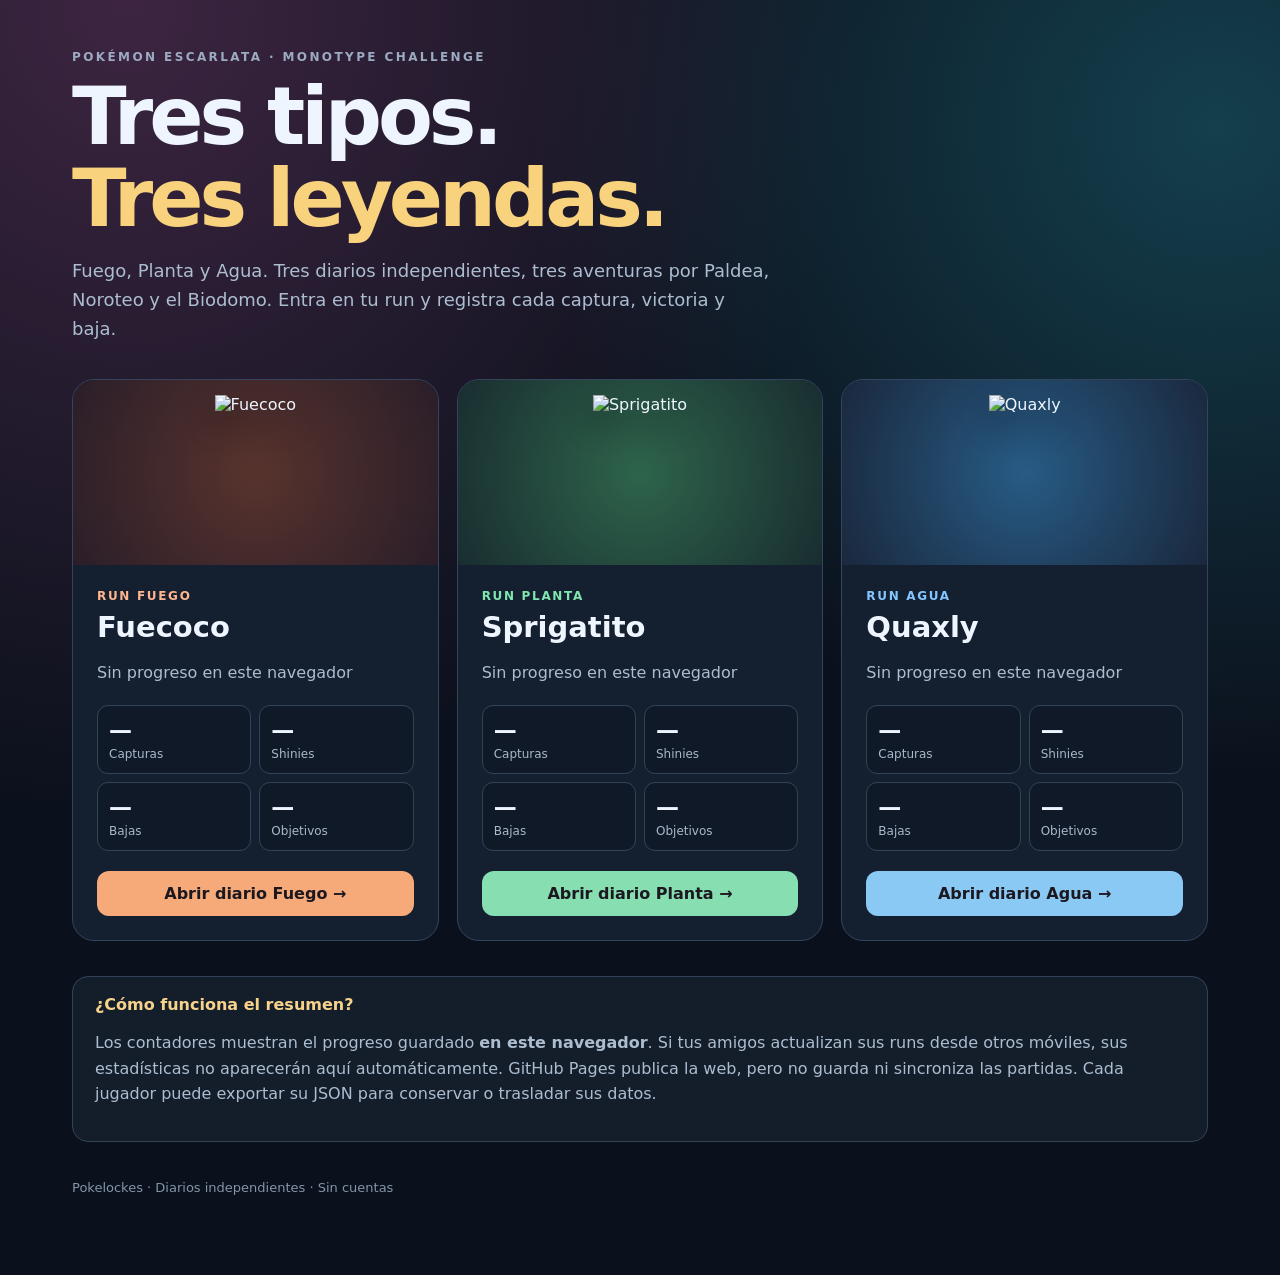
==== index.html @ 699843da "Fix shiny counts and run-specific summaries on landing" ====
<!doctype html><html lang="es"><head><meta charset="utf-8"><meta name="viewport" content="width=device-width,initial-scale=1"><meta name="theme-color" content="#101625"><title>Pokelockes — Tres caminos, una aventura</title><style>
:root{color-scheme:dark;font-family:system-ui,-apple-system,Segoe UI,sans-serif}*{box-sizing:border-box}body{margin:0;color:#eef5ff;background:radial-gradient(ellipse at 10% 0,#3d2541,transparent 45%),radial-gradient(ellipse at 95% 10%,#143f4d,transparent 40%),#0b111c}main{max-width:1180px;margin:auto;padding:50px 22px 80px}.eyebrow{letter-spacing:.2em;text-transform:uppercase;color:#9caac2;font-weight:800;font-size:12px}h1{font-size:clamp(40px,7vw,80px);margin:12px 0 8px;line-height:1.02;letter-spacing:-.05em}h1 span{color:#f9d27d}p{color:#acbdd0;line-height:1.6}.lead{font-size:18px;max-width:700px}.grid{display:grid;grid-template-columns:repeat(3,minmax(0,1fr));gap:18px;margin:35px 0}.card{position:relative;border:1px solid #34445d;background:#141f30;border-radius:22px;overflow:hidden;min-width:0}.banner{height:185px;display:flex;align-items:center;justify-content:center;background:radial-gradient(circle,#58332d,#2a1e29)}.banner img{height:155px;max-width:90%;object-fit:contain;filter:drop-shadow(0 14px 15px #0006)}.planta .banner{background:radial-gradient(circle,#2e644b,#192d30)}.agua .banner{background:radial-gradient(circle,#275b85,#1a283d)}.body{padding:24px}.type{font-size:12px;text-transform:uppercase;letter-spacing:.14em;font-weight:900;color:#ffb58e}.planta .type{color:#80e6b0}.agua .type{color:#83c6ff}h2{font-size:29px;margin:7px 0}.stats{display:grid;grid-template-columns:repeat(2,1fr);gap:8px;margin:20px 0}.stat{border:1px solid #334357;background:#0f1928;padding:11px;border-radius:11px}.stat strong{display:block;font-size:23px}.stat small{color:#aab8c9;font-size:12px}.go{display:block;text-align:center;text-decoration:none;border-radius:12px;padding:13px;background:#f6a979;color:#1c1820;font-weight:900}.planta .go{background:#86deb1}.agua .go{background:#8bc9f5}.note{border:1px solid #334357;background:#141e2b;border-radius:16px;padding:18px 22px;margin-top:25px}.note strong{color:#f7d28b}footer{margin-top:38px;color:#8395a8;font-size:13px}@media(max-width:840px){.grid{grid-template-columns:1fr}.banner{height:145px}.banner img{height:125px}main{padding-top:32px}}</style></head><body><main><div class="eyebrow">Pokémon Escarlata · Monotype Challenge</div><h1>Tres tipos.<br><span>Tres leyendas.</span></h1><p class="lead">Fuego, Planta y Agua. Tres diarios independientes, tres aventuras por Paldea, Noroteo y el Biodomo. Entra en tu run y registra cada captura, victoria y baja.</p><div class="grid" id="runs"></div><div class="note"><strong>¿Cómo funciona el resumen?</strong><p>Los contadores muestran el progreso guardado <b>en este navegador</b>. Si tus amigos actualizan sus runs desde otros móviles, sus estadísticas no aparecerán aquí automáticamente. GitHub Pages publica la web, pero no guarda ni sincroniza las partidas. Cada jugador puede exportar su JSON para conservar o trasladar sus datos.</p></div><footer>Pokelockes · Diarios independientes · Sin cuentas</footer></main><script>
const runs=[{id:'fuego',name:'Fuego',starter:'Fuecoco',dex:909,key:'locke-fuego-purpura-individual-v1'},{id:'planta',name:'Planta',starter:'Sprigatito',dex:906,key:'locke-planta-escarlata-individual-v1'},{id:'agua',name:'Agua',starter:'Quaxly',dex:912,key:'locke-agua-escarlata-individual-v1'}];
function summary(x){let s;try{s=JSON.parse(localStorage.getItem(x.key))}catch{}let r=s&&s[x.id];if(!r||!Array.isArray(r.mons))return null;return {captures:r.mons.length,shiny:r.mons.filter(m=>m.isShiny||m.shiny).length,losses:r.mons.filter(m=>m.status==='baja').length,goals:Array.isArray(r.bosses)?new Set(r.bosses).size:Object.values(r.bosses||{}).filter(v=>v===true||v&&v.done).length}}
document.getElementById('runs').innerHTML=runs.map(x=>{const s=summary(x);const vals=s||{captures:'—',shiny:'—',losses:'—',goals:'—'};return '<article class="card '+x.id+'"><div class="banner"><img alt="'+x.starter+'" src="https://raw.githubusercontent.com/PokeAPI/sprites/master/sprites/pokemon/other/official-artwork/'+x.dex+'.png"></div><div class="body"><div class="type">Run '+x.name+'</div><h2>'+x.starter+'</h2><p>'+(s?'Progreso local detectado':'Sin progreso en este navegador')+'</p><div class="stats">'+[['Capturas',vals.captures],['Shinies',vals.shiny],['Bajas',vals.losses],['Objetivos',vals.goals]].map(v=>'<div class="stat"><strong>'+v[1]+'</strong><small>'+v[0]+'</small></div>').join('')+'</div><a class="go" href="'+x.id+'.html">Abrir diario '+x.name+' →</a></div></article>'}).join('');
</script></body></html>
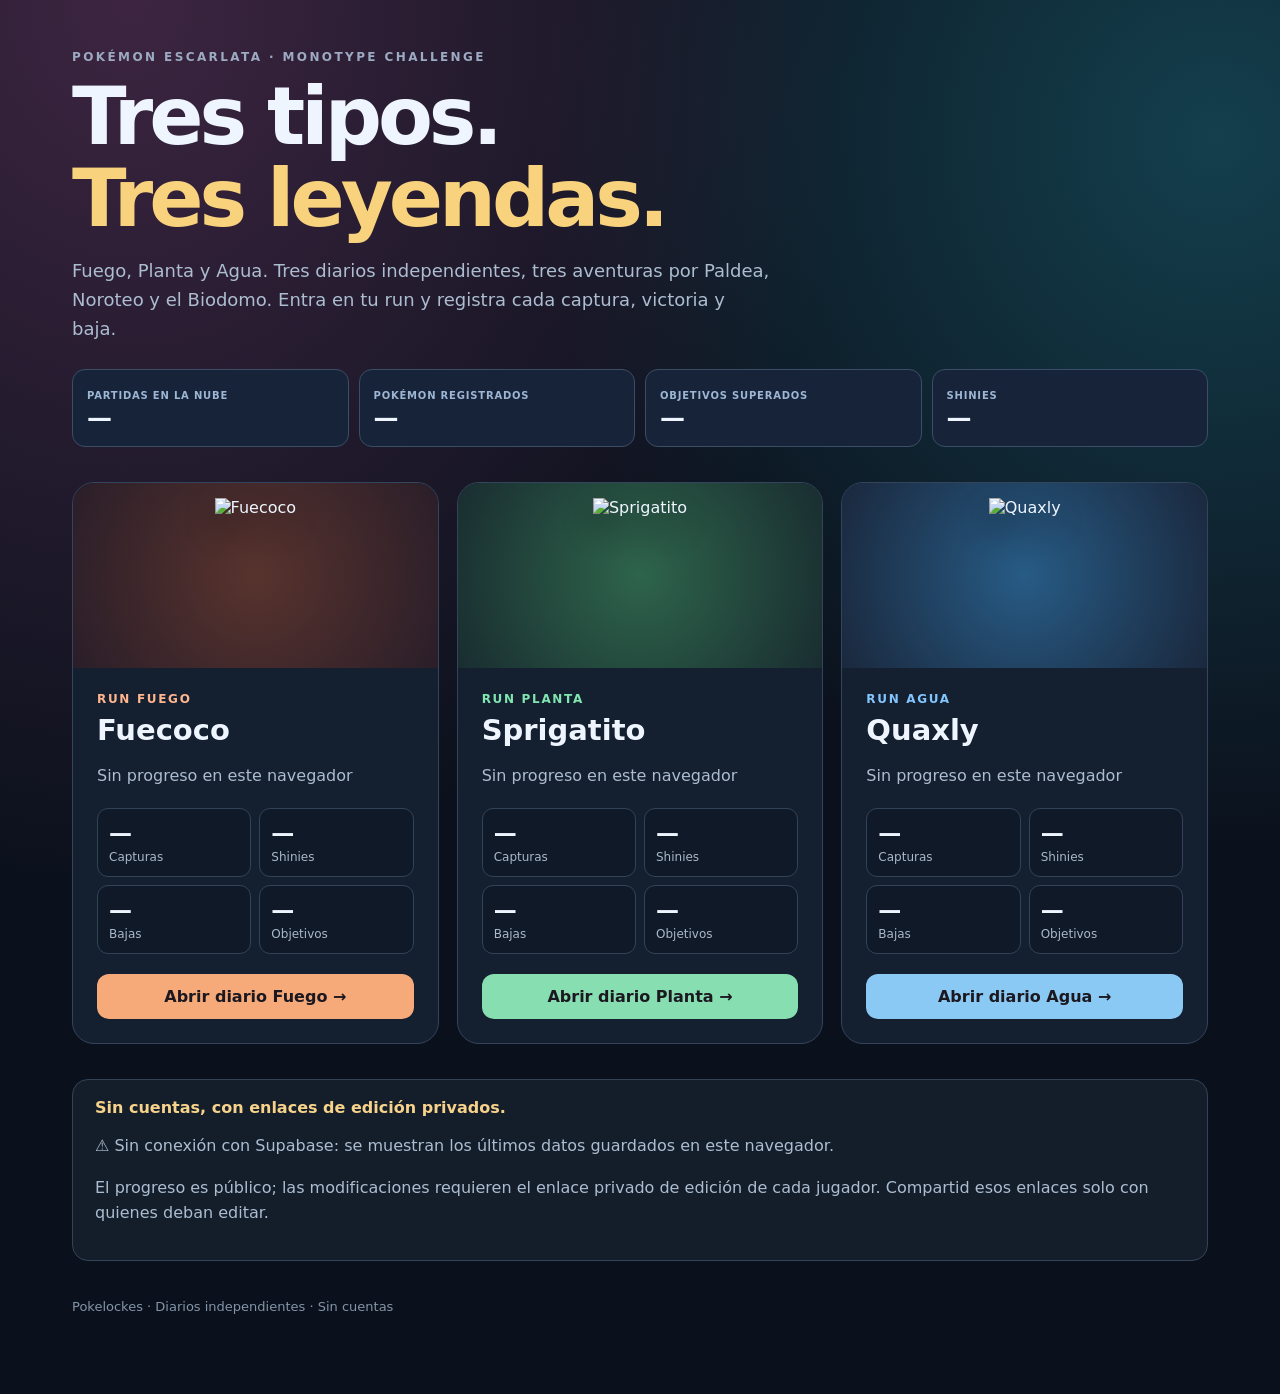
==== commit a931fd0d: "Show live Supabase run stats on PokéLockes homepage" ====
--- a/index.html
+++ b/index.html
@@ -1,6 +1,51 @@
 <!doctype html><html lang="es"><head><meta charset="utf-8"><meta name="viewport" content="width=device-width,initial-scale=1"><meta name="theme-color" content="#101625"><title>Pokelockes — Tres caminos, una aventura</title><style>
-:root{color-scheme:dark;font-family:system-ui,-apple-system,Segoe UI,sans-serif}*{box-sizing:border-box}body{margin:0;color:#eef5ff;background:radial-gradient(ellipse at 10% 0,#3d2541,transparent 45%),radial-gradient(ellipse at 95% 10%,#143f4d,transparent 40%),#0b111c}main{max-width:1180px;margin:auto;padding:50px 22px 80px}.eyebrow{letter-spacing:.2em;text-transform:uppercase;color:#9caac2;font-weight:800;font-size:12px}h1{font-size:clamp(40px,7vw,80px);margin:12px 0 8px;line-height:1.02;letter-spacing:-.05em}h1 span{color:#f9d27d}p{color:#acbdd0;line-height:1.6}.lead{font-size:18px;max-width:700px}.grid{display:grid;grid-template-columns:repeat(3,minmax(0,1fr));gap:18px;margin:35px 0}.card{position:relative;border:1px solid #34445d;background:#141f30;border-radius:22px;overflow:hidden;min-width:0}.banner{height:185px;display:flex;align-items:center;justify-content:center;background:radial-gradient(circle,#58332d,#2a1e29)}.banner img{height:155px;max-width:90%;object-fit:contain;filter:drop-shadow(0 14px 15px #0006)}.planta .banner{background:radial-gradient(circle,#2e644b,#192d30)}.agua .banner{background:radial-gradient(circle,#275b85,#1a283d)}.body{padding:24px}.type{font-size:12px;text-transform:uppercase;letter-spacing:.14em;font-weight:900;color:#ffb58e}.planta .type{color:#80e6b0}.agua .type{color:#83c6ff}h2{font-size:29px;margin:7px 0}.stats{display:grid;grid-template-columns:repeat(2,1fr);gap:8px;margin:20px 0}.stat{border:1px solid #334357;background:#0f1928;padding:11px;border-radius:11px}.stat strong{display:block;font-size:23px}.stat small{color:#aab8c9;font-size:12px}.go{display:block;text-align:center;text-decoration:none;border-radius:12px;padding:13px;background:#f6a979;color:#1c1820;font-weight:900}.planta .go{background:#86deb1}.agua .go{background:#8bc9f5}.note{border:1px solid #334357;background:#141e2b;border-radius:16px;padding:18px 22px;margin-top:25px}.note strong{color:#f7d28b}footer{margin-top:38px;color:#8395a8;font-size:13px}@media(max-width:840px){.grid{grid-template-columns:1fr}.banner{height:145px}.banner img{height:125px}main{padding-top:32px}}</style></head><body><main><div class="eyebrow">Pokémon Escarlata · Monotype Challenge</div><h1>Tres tipos.<br><span>Tres leyendas.</span></h1><p class="lead">Fuego, Planta y Agua. Tres diarios independientes, tres aventuras por Paldea, Noroteo y el Biodomo. Entra en tu run y registra cada captura, victoria y baja.</p><div class="grid" id="runs"></div><div class="note"><strong>¿Cómo funciona el resumen?</strong><p>Los contadores muestran el progreso guardado <b>en este navegador</b>. Si tus amigos actualizan sus runs desde otros móviles, sus estadísticas no aparecerán aquí automáticamente. GitHub Pages publica la web, pero no guarda ni sincroniza las partidas. Cada jugador puede exportar su JSON para conservar o trasladar sus datos.</p></div><footer>Pokelockes · Diarios independientes · Sin cuentas</footer></main><script>
+:root{color-scheme:dark;font-family:system-ui,-apple-system,Segoe UI,sans-serif}*{box-sizing:border-box}body{margin:0;color:#eef5ff;background:radial-gradient(ellipse at 10% 0,#3d2541,transparent 45%),radial-gradient(ellipse at 95% 10%,#143f4d,transparent 40%),#0b111c}main{max-width:1180px;margin:auto;padding:50px 22px 80px}.eyebrow{letter-spacing:.2em;text-transform:uppercase;color:#9caac2;font-weight:800;font-size:12px}h1{font-size:clamp(40px,7vw,80px);margin:12px 0 8px;line-height:1.02;letter-spacing:-.05em}h1 span{color:#f9d27d}p{color:#acbdd0;line-height:1.6}.lead{font-size:18px;max-width:700px}.grid{display:grid;grid-template-columns:repeat(3,minmax(0,1fr));gap:18px;margin:35px 0}.card{position:relative;border:1px solid #34445d;background:#141f30;border-radius:22px;overflow:hidden;min-width:0}.banner{height:185px;display:flex;align-items:center;justify-content:center;background:radial-gradient(circle,#58332d,#2a1e29)}.banner img{height:155px;max-width:90%;object-fit:contain;filter:drop-shadow(0 14px 15px #0006)}.planta .banner{background:radial-gradient(circle,#2e644b,#192d30)}.agua .banner{background:radial-gradient(circle,#275b85,#1a283d)}.body{padding:24px}.type{font-size:12px;text-transform:uppercase;letter-spacing:.14em;font-weight:900;color:#ffb58e}.planta .type{color:#80e6b0}.agua .type{color:#83c6ff}h2{font-size:29px;margin:7px 0}.stats{display:grid;grid-template-columns:repeat(2,1fr);gap:8px;margin:20px 0}.stat{border:1px solid #334357;background:#0f1928;padding:11px;border-radius:11px}.stat strong{display:block;font-size:23px}.stat small{color:#aab8c9;font-size:12px}.go{display:block;text-align:center;text-decoration:none;border-radius:12px;padding:13px;background:#f6a979;color:#1c1820;font-weight:900}.planta .go{background:#86deb1}.agua .go{background:#8bc9f5}.note{border:1px solid #334357;background:#141e2b;border-radius:16px;padding:18px 22px;margin-top:25px}.note strong{color:#f7d28b}footer{margin-top:38px;color:#8395a8;font-size:13px}@media(max-width:840px){.grid{grid-template-columns:1fr}.banner{height:145px}.banner img{height:125px}main{padding-top:32px}}</style><style id="cloud-home-style">.live-stats{display:grid;grid-template-columns:repeat(4,minmax(0,1fr));gap:10px;margin:25px 0 5px}.live-stats>div{padding:14px;background:#172338;border:1px solid #3a4e67;border-radius:13px}.live-stats strong{display:block;font-size:25px}.live-label{font-size:10px;letter-spacing:.08em;font-weight:800;color:#9cb6d4}@media(max-width:600px){.live-stats{grid-template-columns:repeat(2,minmax(0,1fr))}}</style></head><body><main><div class="eyebrow">Pokémon Escarlata · Monotype Challenge</div><h1>Tres tipos.<br><span>Tres leyendas.</span></h1><p class="lead">Fuego, Planta y Agua. Tres diarios independientes, tres aventuras por Paldea, Noroteo y el Biodomo. Entra en tu run y registra cada captura, victoria y baja.</p><section class="live-stats" id="liveStats" aria-live="polite"><div><span class="live-label">PARTIDAS EN LA NUBE</span><strong id="liveRuns">—</strong></div><div><span class="live-label">POKÉMON REGISTRADOS</span><strong id="liveMons">—</strong></div><div><span class="live-label">OBJETIVOS SUPERADOS</span><strong id="liveGoals">—</strong></div><div><span class="live-label">SHINIES</span><strong id="liveShiny">—</strong></div></section><div class="grid" id="runs"></div><div class="note"><strong>Sin cuentas, con enlaces de edición privados.</strong><p id="cloudHomeNote">☁️ Consultando el progreso de las tres runs en Supabase…</p><p>El progreso es público; las modificaciones requieren el enlace privado de edición de cada jugador. Compartid esos enlaces solo con quienes deban editar.</p></div><footer>Pokelockes · Diarios independientes · Sin cuentas</footer></main><script>
 const runs=[{id:'fuego',name:'Fuego',starter:'Fuecoco',dex:909,key:'locke-fuego-purpura-individual-v1'},{id:'planta',name:'Planta',starter:'Sprigatito',dex:906,key:'locke-planta-escarlata-individual-v1'},{id:'agua',name:'Agua',starter:'Quaxly',dex:912,key:'locke-agua-escarlata-individual-v1'}];
 function summary(x){let s;try{s=JSON.parse(localStorage.getItem(x.key))}catch{}let r=s&&s[x.id];if(!r||!Array.isArray(r.mons))return null;return {captures:r.mons.length,shiny:r.mons.filter(m=>m.isShiny||m.shiny).length,losses:r.mons.filter(m=>m.status==='baja').length,goals:Array.isArray(r.bosses)?new Set(r.bosses).size:Object.values(r.bosses||{}).filter(v=>v===true||v&&v.done).length}}
 document.getElementById('runs').innerHTML=runs.map(x=>{const s=summary(x);const vals=s||{captures:'—',shiny:'—',losses:'—',goals:'—'};return '<article class="card '+x.id+'"><div class="banner"><img alt="'+x.starter+'" src="https://raw.githubusercontent.com/PokeAPI/sprites/master/sprites/pokemon/other/official-artwork/'+x.dex+'.png"></div><div class="body"><div class="type">Run '+x.name+'</div><h2>'+x.starter+'</h2><p>'+(s?'Progreso local detectado':'Sin progreso en este navegador')+'</p><div class="stats">'+[['Capturas',vals.captures],['Shinies',vals.shiny],['Bajas',vals.losses],['Objetivos',vals.goals]].map(v=>'<div class="stat"><strong>'+v[1]+'</strong><small>'+v[0]+'</small></div>').join('')+'</div><a class="go" href="'+x.id+'.html">Abrir diario '+x.name+' →</a></div></article>'}).join('');
+</script><script id="cloud-home-js">
+(function(){
+"use strict";
+const api="https://bxcfirzcudwanttkqnfh.supabase.co/functions/v1/pokelocke-sync";
+const ids=["fuego","planta","agua"];
+const set=(id,value)=>{const el=document.getElementById(id);if(el)el.textContent=value};
+async function update(){
+  let success=0,runsWithData=0,mons=0,goals=0,shinies=0;
+  await Promise.all(ids.map(async id=>{
+    try{
+      const rsp=await fetch(api+"?run="+id,{cache:"no-store"});
+      if(!rsp.ok)throw new Error("HTTP "+rsp.status);
+      const body=await rsp.json();
+      success++;
+      const run=body.state;
+      const card=document.querySelector(".card."+id);
+      if(!card)return;
+      const figures=card.querySelectorAll(".stat strong");
+      const status=card.querySelector(".body > p");
+      if(!run||!Array.isArray(run.mons)){figures.forEach(el=>el.textContent="0");if(status)status.textContent="Partida aún sin publicar en la nube";return}
+      runsWithData++;
+      const all=run.mons||[];
+      const shiny=all.filter(m=>m.isShiny||m.shiny).length;
+      const dead=all.filter(m=>m.status==="baja").length;
+      const done=new Set((run.bosses||[]).filter(x=>x!==null&&x!==false)).size;
+      const nums=[all.length,shiny,dead,done];
+      figures.forEach((el,i)=>{if(i<4)el.textContent=String(nums[i])});
+      mons+=all.length;goals+=done;shinies+=shiny;
+      if(status)status.textContent="☁️ Progreso compartido · "+done+" de 39 objetivos";
+    }catch(_e){}
+  }));
+  if(success){
+    set("liveRuns",runsWithData+" / 3");set("liveMons",mons);set("liveGoals",goals);set("liveShiny",shinies);
+    const note=document.getElementById("cloudHomeNote");
+    if(note)note.textContent=success===3?"☁️ Resumen actualizado desde Supabase. Para editar cada run, abre su enlace privado de edición. Los botones públicos muestran el progreso en modo consulta.":"⚠️ No se han podido consultar todas las partidas. Algunos contadores pueden ser locales.";
+  }else{
+    const note=document.getElementById("cloudHomeNote");
+    if(note)note.textContent="⚠️ Sin conexión con Supabase: se muestran los últimos datos guardados en este navegador.";
+  }
+}
+window.addEventListener("pageshow",update);
+document.addEventListener("visibilitychange",()=>{if(!document.hidden)update()});
+setInterval(update,22000);
+update();
+})();
 </script></body></html>
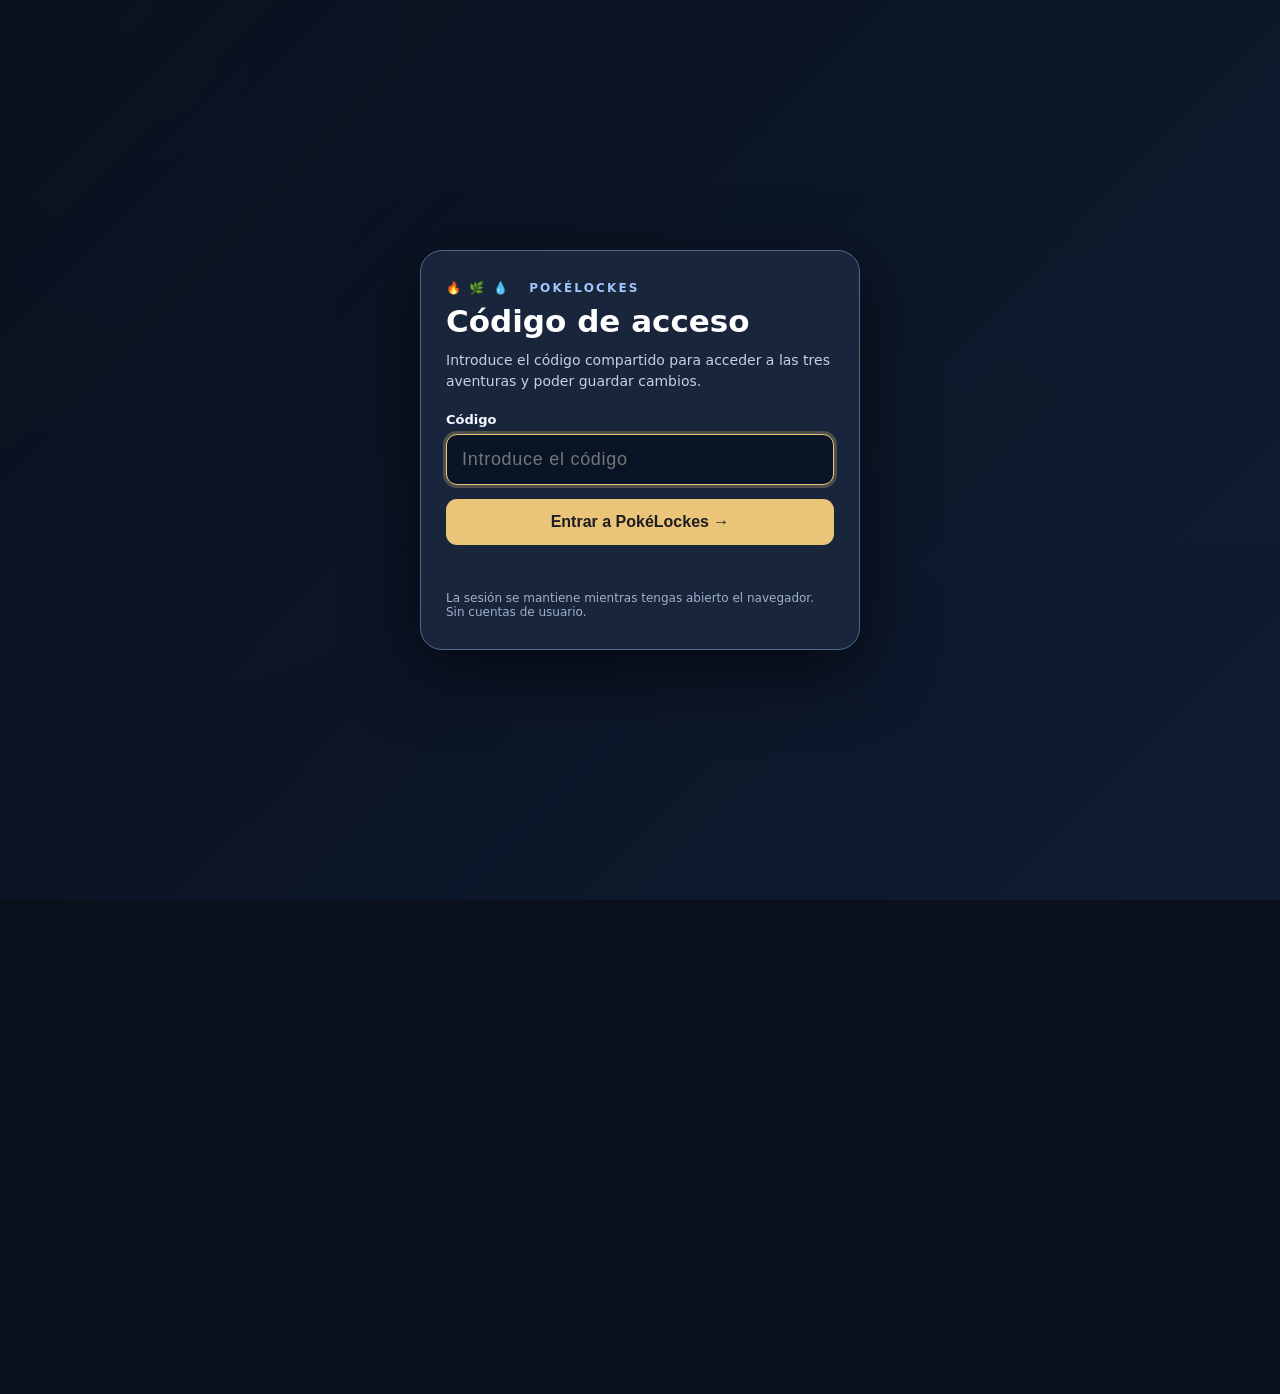
==== commit f6551e40: "Use shared code gate and authenticated cloud editing for index.html" ====
--- a/index.html
+++ b/index.html
@@ -1,51 +1,120 @@
 <!doctype html><html lang="es"><head><meta charset="utf-8"><meta name="viewport" content="width=device-width,initial-scale=1"><meta name="theme-color" content="#101625"><title>Pokelockes — Tres caminos, una aventura</title><style>
-:root{color-scheme:dark;font-family:system-ui,-apple-system,Segoe UI,sans-serif}*{box-sizing:border-box}body{margin:0;color:#eef5ff;background:radial-gradient(ellipse at 10% 0,#3d2541,transparent 45%),radial-gradient(ellipse at 95% 10%,#143f4d,transparent 40%),#0b111c}main{max-width:1180px;margin:auto;padding:50px 22px 80px}.eyebrow{letter-spacing:.2em;text-transform:uppercase;color:#9caac2;font-weight:800;font-size:12px}h1{font-size:clamp(40px,7vw,80px);margin:12px 0 8px;line-height:1.02;letter-spacing:-.05em}h1 span{color:#f9d27d}p{color:#acbdd0;line-height:1.6}.lead{font-size:18px;max-width:700px}.grid{display:grid;grid-template-columns:repeat(3,minmax(0,1fr));gap:18px;margin:35px 0}.card{position:relative;border:1px solid #34445d;background:#141f30;border-radius:22px;overflow:hidden;min-width:0}.banner{height:185px;display:flex;align-items:center;justify-content:center;background:radial-gradient(circle,#58332d,#2a1e29)}.banner img{height:155px;max-width:90%;object-fit:contain;filter:drop-shadow(0 14px 15px #0006)}.planta .banner{background:radial-gradient(circle,#2e644b,#192d30)}.agua .banner{background:radial-gradient(circle,#275b85,#1a283d)}.body{padding:24px}.type{font-size:12px;text-transform:uppercase;letter-spacing:.14em;font-weight:900;color:#ffb58e}.planta .type{color:#80e6b0}.agua .type{color:#83c6ff}h2{font-size:29px;margin:7px 0}.stats{display:grid;grid-template-columns:repeat(2,1fr);gap:8px;margin:20px 0}.stat{border:1px solid #334357;background:#0f1928;padding:11px;border-radius:11px}.stat strong{display:block;font-size:23px}.stat small{color:#aab8c9;font-size:12px}.go{display:block;text-align:center;text-decoration:none;border-radius:12px;padding:13px;background:#f6a979;color:#1c1820;font-weight:900}.planta .go{background:#86deb1}.agua .go{background:#8bc9f5}.note{border:1px solid #334357;background:#141e2b;border-radius:16px;padding:18px 22px;margin-top:25px}.note strong{color:#f7d28b}footer{margin-top:38px;color:#8395a8;font-size:13px}@media(max-width:840px){.grid{grid-template-columns:1fr}.banner{height:145px}.banner img{height:125px}main{padding-top:32px}}</style><style id="cloud-home-style">.live-stats{display:grid;grid-template-columns:repeat(4,minmax(0,1fr));gap:10px;margin:25px 0 5px}.live-stats>div{padding:14px;background:#172338;border:1px solid #3a4e67;border-radius:13px}.live-stats strong{display:block;font-size:25px}.live-label{font-size:10px;letter-spacing:.08em;font-weight:800;color:#9cb6d4}@media(max-width:600px){.live-stats{grid-template-columns:repeat(2,minmax(0,1fr))}}</style></head><body><main><div class="eyebrow">Pokémon Escarlata · Monotype Challenge</div><h1>Tres tipos.<br><span>Tres leyendas.</span></h1><p class="lead">Fuego, Planta y Agua. Tres diarios independientes, tres aventuras por Paldea, Noroteo y el Biodomo. Entra en tu run y registra cada captura, victoria y baja.</p><section class="live-stats" id="liveStats" aria-live="polite"><div><span class="live-label">PARTIDAS EN LA NUBE</span><strong id="liveRuns">—</strong></div><div><span class="live-label">POKÉMON REGISTRADOS</span><strong id="liveMons">—</strong></div><div><span class="live-label">OBJETIVOS SUPERADOS</span><strong id="liveGoals">—</strong></div><div><span class="live-label">SHINIES</span><strong id="liveShiny">—</strong></div></section><div class="grid" id="runs"></div><div class="note"><strong>Sin cuentas, con enlaces de edición privados.</strong><p id="cloudHomeNote">☁️ Consultando el progreso de las tres runs en Supabase…</p><p>El progreso es público; las modificaciones requieren el enlace privado de edición de cada jugador. Compartid esos enlaces solo con quienes deban editar.</p></div><footer>Pokelockes · Diarios independientes · Sin cuentas</footer></main><script>
+:root{color-scheme:dark;font-family:system-ui,-apple-system,Segoe UI,sans-serif}*{box-sizing:border-box}body{margin:0;color:#eef5ff;background:radial-gradient(ellipse at 10% 0,#3d2541,transparent 45%),radial-gradient(ellipse at 95% 10%,#143f4d,transparent 40%),#0b111c}main{max-width:1180px;margin:auto;padding:50px 22px 80px}.eyebrow{letter-spacing:.2em;text-transform:uppercase;color:#9caac2;font-weight:800;font-size:12px}h1{font-size:clamp(40px,7vw,80px);margin:12px 0 8px;line-height:1.02;letter-spacing:-.05em}h1 span{color:#f9d27d}p{color:#acbdd0;line-height:1.6}.lead{font-size:18px;max-width:700px}.grid{display:grid;grid-template-columns:repeat(3,minmax(0,1fr));gap:18px;margin:35px 0}.card{position:relative;border:1px solid #34445d;background:#141f30;border-radius:22px;overflow:hidden;min-width:0}.banner{height:185px;display:flex;align-items:center;justify-content:center;background:radial-gradient(circle,#58332d,#2a1e29)}.banner img{height:155px;max-width:90%;object-fit:contain;filter:drop-shadow(0 14px 15px #0006)}.planta .banner{background:radial-gradient(circle,#2e644b,#192d30)}.agua .banner{background:radial-gradient(circle,#275b85,#1a283d)}.body{padding:24px}.type{font-size:12px;text-transform:uppercase;letter-spacing:.14em;font-weight:900;color:#ffb58e}.planta .type{color:#80e6b0}.agua .type{color:#83c6ff}h2{font-size:29px;margin:7px 0}.stats{display:grid;grid-template-columns:repeat(2,1fr);gap:8px;margin:20px 0}.stat{border:1px solid #334357;background:#0f1928;padding:11px;border-radius:11px}.stat strong{display:block;font-size:23px}.stat small{color:#aab8c9;font-size:12px}.go{display:block;text-align:center;text-decoration:none;border-radius:12px;padding:13px;background:#f6a979;color:#1c1820;font-weight:900}.planta .go{background:#86deb1}.agua .go{background:#8bc9f5}.note{border:1px solid #334357;background:#141e2b;border-radius:16px;padding:18px 22px;margin-top:25px}.note strong{color:#f7d28b}footer{margin-top:38px;color:#8395a8;font-size:13px}@media(max-width:840px){.grid{grid-template-columns:1fr}.banner{height:145px}.banner img{height:125px}main{padding-top:32px}}</style><style id="cloud-home-style">.live-stats{display:grid;grid-template-columns:repeat(4,minmax(0,1fr));gap:10px;margin:25px 0 5px}.live-stats>div{padding:14px;background:#172338;border:1px solid #3a4e67;border-radius:13px}.live-stats strong{display:block;font-size:25px}.live-label{font-size:10px;letter-spacing:.08em;font-weight:800;color:#9cb6d4}@media(max-width:600px){.live-stats{grid-template-columns:repeat(2,minmax(0,1fr))}}</style><style id="poke-access-css">
+html:not(.poke-authorized) body>.shell,html:not(.poke-authorized) body>main{visibility:hidden}
+#pokeGate{position:fixed;z-index:2147483647;inset:0;display:grid;place-items:center;background:linear-gradient(135deg,#08101ceF,#101c33fB);padding:18px;color:#f5f8ff;font-family:system-ui,-apple-system,Segoe UI,Arial,sans-serif;overflow:auto}
+#pokeGate[hidden]{display:none!important}
+#pokeGate .pga-card{width:min(100%,440px);background:#18253b;border:1px solid #50698a;border-radius:22px;padding:30px 25px;box-shadow:0 20px 70px #0009}
+#pokeGate .pga-eyebrow{font-size:12px;letter-spacing:.18em;color:#9fc5fb;font-weight:900;text-transform:uppercase}
+#pokeGate h2{font-size:clamp(23px,5vw,31px);line-height:1.12;margin:9px 0 11px;color:#fff}
+#pokeGate p{color:#c4d1e4;font-size:14px;line-height:1.5;margin:0 0 20px}
+#pokeGate label{display:block;font-size:13px;font-weight:750;margin:0 0 7px}
+#pokeGate input{display:block;width:100%;border:1px solid #6a87ad;border-radius:11px;padding:14px 15px;color:#fff;background:#0a1427;font-size:18px;letter-spacing:.04em;outline:none;box-sizing:border-box}
+#pokeGate input:focus{border-color:#e6c677;box-shadow:0 0 0 3px #e6c67744}
+#pokeGate button{display:block;width:100%;margin-top:14px;padding:14px;border:0;border-radius:11px;background:#eac579;color:#1e1d20;font-weight:850;font-size:16px;cursor:pointer}
+#pokeGate button:disabled{opacity:.55;cursor:wait}
+#pokeGate .pga-error{color:#ffb1a6;font-size:13px;margin-top:11px;min-height:16px;line-height:1.3}
+#pokeGate .pga-footer{font-size:12px;color:#9fb0c9;margin-top:19px}
+</style></head><body><div id="pokeGate" role="dialog" aria-modal="true" aria-labelledby="pgaTitle"><div class="pga-card"><div class="pga-eyebrow">🔥 🌿 💧 &nbsp; PokéLockes</div><h2 id="pgaTitle">Código de acceso</h2><p>Introduce el código compartido para acceder a las tres aventuras y poder guardar cambios.</p><form id="pgaForm" autocomplete="off"><label for="pgaInput">Código</label><input id="pgaInput" type="password" placeholder="Introduce el código" required autocomplete="off" maxlength="80"><button id="pgaButton" type="submit">Entrar a PokéLockes →</button><div id="pgaError" class="pga-error" aria-live="polite"></div></form><div class="pga-footer">La sesión se mantiene mientras tengas abierto el navegador. Sin cuentas de usuario.</div></div></div><main><div class="eyebrow">Pokémon Escarlata · Monotype Challenge</div><h1>Tres tipos.<br><span>Tres leyendas.</span></h1><p class="lead">Fuego, Planta y Agua. Tres diarios independientes, tres aventuras por Paldea, Noroteo y el Biodomo. Entra en tu run y registra cada captura, victoria y baja.</p><section class="live-stats" id="liveStats" aria-live="polite"><div><span class="live-label">PARTIDAS EN LA NUBE</span><strong id="liveRuns">—</strong></div><div><span class="live-label">POKÉMON REGISTRADOS</span><strong id="liveMons">—</strong></div><div><span class="live-label">OBJETIVOS SUPERADOS</span><strong id="liveGoals">—</strong></div><div><span class="live-label">SHINIES</span><strong id="liveShiny">—</strong></div></section><div class="grid" id="runs"></div><div class="note"><strong>Acceso compartido con código</strong><p id="cloudHomeNote">☁️ Consultando el progreso de las tres runs en Supabase…</p><p>La portada y los tres diarios requieren el mismo código. Una vez dentro podréis editar las tres runs. Los cambios se guardan en Supabase.</p></div><footer>Pokelockes · Diarios independientes · Sin cuentas</footer></main><script>
 const runs=[{id:'fuego',name:'Fuego',starter:'Fuecoco',dex:909,key:'locke-fuego-purpura-individual-v1'},{id:'planta',name:'Planta',starter:'Sprigatito',dex:906,key:'locke-planta-escarlata-individual-v1'},{id:'agua',name:'Agua',starter:'Quaxly',dex:912,key:'locke-agua-escarlata-individual-v1'}];
 function summary(x){let s;try{s=JSON.parse(localStorage.getItem(x.key))}catch{}let r=s&&s[x.id];if(!r||!Array.isArray(r.mons))return null;return {captures:r.mons.length,shiny:r.mons.filter(m=>m.isShiny||m.shiny).length,losses:r.mons.filter(m=>m.status==='baja').length,goals:Array.isArray(r.bosses)?new Set(r.bosses).size:Object.values(r.bosses||{}).filter(v=>v===true||v&&v.done).length}}
 document.getElementById('runs').innerHTML=runs.map(x=>{const s=summary(x);const vals=s||{captures:'—',shiny:'—',losses:'—',goals:'—'};return '<article class="card '+x.id+'"><div class="banner"><img alt="'+x.starter+'" src="https://raw.githubusercontent.com/PokeAPI/sprites/master/sprites/pokemon/other/official-artwork/'+x.dex+'.png"></div><div class="body"><div class="type">Run '+x.name+'</div><h2>'+x.starter+'</h2><p>'+(s?'Progreso local detectado':'Sin progreso en este navegador')+'</p><div class="stats">'+[['Capturas',vals.captures],['Shinies',vals.shiny],['Bajas',vals.losses],['Objetivos',vals.goals]].map(v=>'<div class="stat"><strong>'+v[1]+'</strong><small>'+v[0]+'</small></div>').join('')+'</div><a class="go" href="'+x.id+'.html">Abrir diario '+x.name+' →</a></div></article>'}).join('');
-</script><script id="cloud-home-js">
+</script><script id="poke-access-js">
 (function(){
 "use strict";
-const api="https://bxcfirzcudwanttkqnfh.supabase.co/functions/v1/pokelocke-sync";
+const ENDPOINT="https://bxcfirzcudwanttkqnfh.supabase.co/functions/v1/pokelocke-sync";
+const gate=document.getElementById("pokeGate");
+const input=document.getElementById("pgaInput");
+const form=document.getElementById("pgaForm");
+const errorBox=document.getElementById("pgaError");
+const button=document.getElementById("pgaButton");
+const content=document.querySelector("body > .shell")||document.querySelector("body > main");
+const storageKey="pokelockes-shared-access-session";
+if(content)content.inert=true;
+let accessCode="";
+let unlock;
+const ready=new Promise(r=>{unlock=r});
+async function raw(action,code,payload){
+  const resp=await fetch(ENDPOINT,{method:"POST",cache:"no-store",headers:{"Content-Type":"application/json"},body:JSON.stringify(Object.assign({action,code},payload||{}))});
+  let body={};try{body=await resp.json()}catch(_){}
+  if(!resp.ok){const e=new Error(body.error||"No se pudo conectar con Supabase");e.code=body.code||String(resp.status);throw e}
+  return body;
+}
+async function authenticate(candidate){
+  button.disabled=true;button.textContent="Comprobando acceso…";errorBox.textContent="";
+  try{
+    await raw("auth",candidate);
+    accessCode=candidate;
+    try{sessionStorage.setItem(storageKey,candidate)}catch(_){}
+    document.documentElement.classList.add("poke-authorized");
+    if(content)content.inert=false;
+    gate.hidden=true;
+    if(location.hash.startsWith("#edit=")){history.replaceState(null,"",location.pathname+location.search)}
+    unlock();
+  }catch(e){
+    try{sessionStorage.removeItem(storageKey)}catch(_){}
+    errorBox.textContent=e.message;
+    input.value="";input.focus();
+  }finally{button.disabled=false;button.textContent="Entrar a PokéLockes →"}
+}
+form.addEventListener("submit",function(e){
+  e.preventDefault();
+  const value=input.value.trim();
+  if(!value){input.focus();return}
+  authenticate(value);
+});
+window.PokeAccess={
+ ready,
+ request:async(action,data)=>{await ready;return raw(action,accessCode,data||{})},
+ logout:()=>{
+   try{sessionStorage.removeItem(storageKey)}catch(_){}
+   location.reload();
+ },
+};
+let saved="";try{saved=sessionStorage.getItem(storageKey)||""}catch(_){}
+if(saved){authenticate(saved)}else{input.focus()}
+})();
+</script><script id="poke-shared-home-js">
+(function(){
+"use strict";
 const ids=["fuego","planta","agua"];
 const set=(id,value)=>{const el=document.getElementById(id);if(el)el.textContent=value};
+let active=false;
 async function update(){
-  let success=0,runsWithData=0,mons=0,goals=0,shinies=0;
-  await Promise.all(ids.map(async id=>{
-    try{
-      const rsp=await fetch(api+"?run="+id,{cache:"no-store"});
-      if(!rsp.ok)throw new Error("HTTP "+rsp.status);
-      const body=await rsp.json();
-      success++;
-      const run=body.state;
-      const card=document.querySelector(".card."+id);
-      if(!card)return;
-      const figures=card.querySelectorAll(".stat strong");
-      const status=card.querySelector(".body > p");
-      if(!run||!Array.isArray(run.mons)){figures.forEach(el=>el.textContent="0");if(status)status.textContent="Partida aún sin publicar en la nube";return}
-      runsWithData++;
-      const all=run.mons||[];
-      const shiny=all.filter(m=>m.isShiny||m.shiny).length;
-      const dead=all.filter(m=>m.status==="baja").length;
-      const done=new Set((run.bosses||[]).filter(x=>x!==null&&x!==false)).size;
-      const nums=[all.length,shiny,dead,done];
-      figures.forEach((el,i)=>{if(i<4)el.textContent=String(nums[i])});
-      mons+=all.length;goals+=done;shinies+=shiny;
-      if(status)status.textContent="☁️ Progreso compartido · "+done+" de 39 objetivos";
-    }catch(_e){}
-  }));
-  if(success){
-    set("liveRuns",runsWithData+" / 3");set("liveMons",mons);set("liveGoals",goals);set("liveShiny",shinies);
-    const note=document.getElementById("cloudHomeNote");
-    if(note)note.textContent=success===3?"☁️ Resumen actualizado desde Supabase. Para editar cada run, abre su enlace privado de edición. Los botones públicos muestran el progreso en modo consulta.":"⚠️ No se han podido consultar todas las partidas. Algunos contadores pueden ser locales.";
-  }else{
-    const note=document.getElementById("cloudHomeNote");
-    if(note)note.textContent="⚠️ Sin conexión con Supabase: se muestran los últimos datos guardados en este navegador.";
-  }
+ if(active)return;active=true;
+ let ok=0,runsWithData=0,mons=0,goals=0,shinies=0;
+ await Promise.all(ids.map(async id=>{
+  try{
+   const result=await PokeAccess.request("read",{run:id});
+   ok++;
+   const run=result.state;
+   const card=document.querySelector(".card."+id);
+   if(!card)return;
+   const figures=card.querySelectorAll(".stat strong");
+   const status=card.querySelector(".body > p");
+   if(!run||!Array.isArray(run.mons)){
+     figures.forEach(el=>el.textContent="0");
+     if(status)status.textContent="Partida todavía sin publicar en la nube";
+     return;
+   }
+   runsWithData++;
+   const all=run.mons;
+   const shiny=all.filter(m=>m.isShiny||m.shiny).length;
+   const dead=all.filter(m=>m.status==="baja").length;
+   const done=new Set((run.bosses||[]).filter(x=>x!==null&&x!==false)).size;
+   [all.length,shiny,dead,done].forEach((v,i)=>{if(figures[i])figures[i].textContent=String(v)});
+   mons+=all.length;goals+=done;shinies+=shiny;
+   if(status)status.textContent="☁️ Progreso compartido · "+done+" de 39 objetivos";
+  }catch(_e){}
+ }));
+ if(ok){
+  set("liveRuns",runsWithData+" / 3");set("liveMons",mons);set("liveGoals",goals);set("liveShiny",shinies);
+  set("cloudHomeNote",ok===3?"☁️ Resumen compartido actualizado desde Supabase. Entra en una run para consultar y editar.":"⚠️ No se pudieron consultar todas las partidas.");
+ }else set("cloudHomeNote","⚠️ Sin conexión con Supabase. Vuelve a intentarlo en unos instantes.");
+ active=false;
 }
-window.addEventListener("pageshow",update);
-document.addEventListener("visibilitychange",()=>{if(!document.hidden)update()});
-setInterval(update,22000);
-update();
+PokeAccess.ready.then(update);
+window.addEventListener("pageshow",()=>{if(document.documentElement.classList.contains("poke-authorized"))update()});
+document.addEventListener("visibilitychange",()=>{if(!document.hidden&&document.documentElement.classList.contains("poke-authorized"))update()});
+setInterval(()=>{if(document.documentElement.classList.contains("poke-authorized"))update()},22000);
 })();
 </script></body></html>
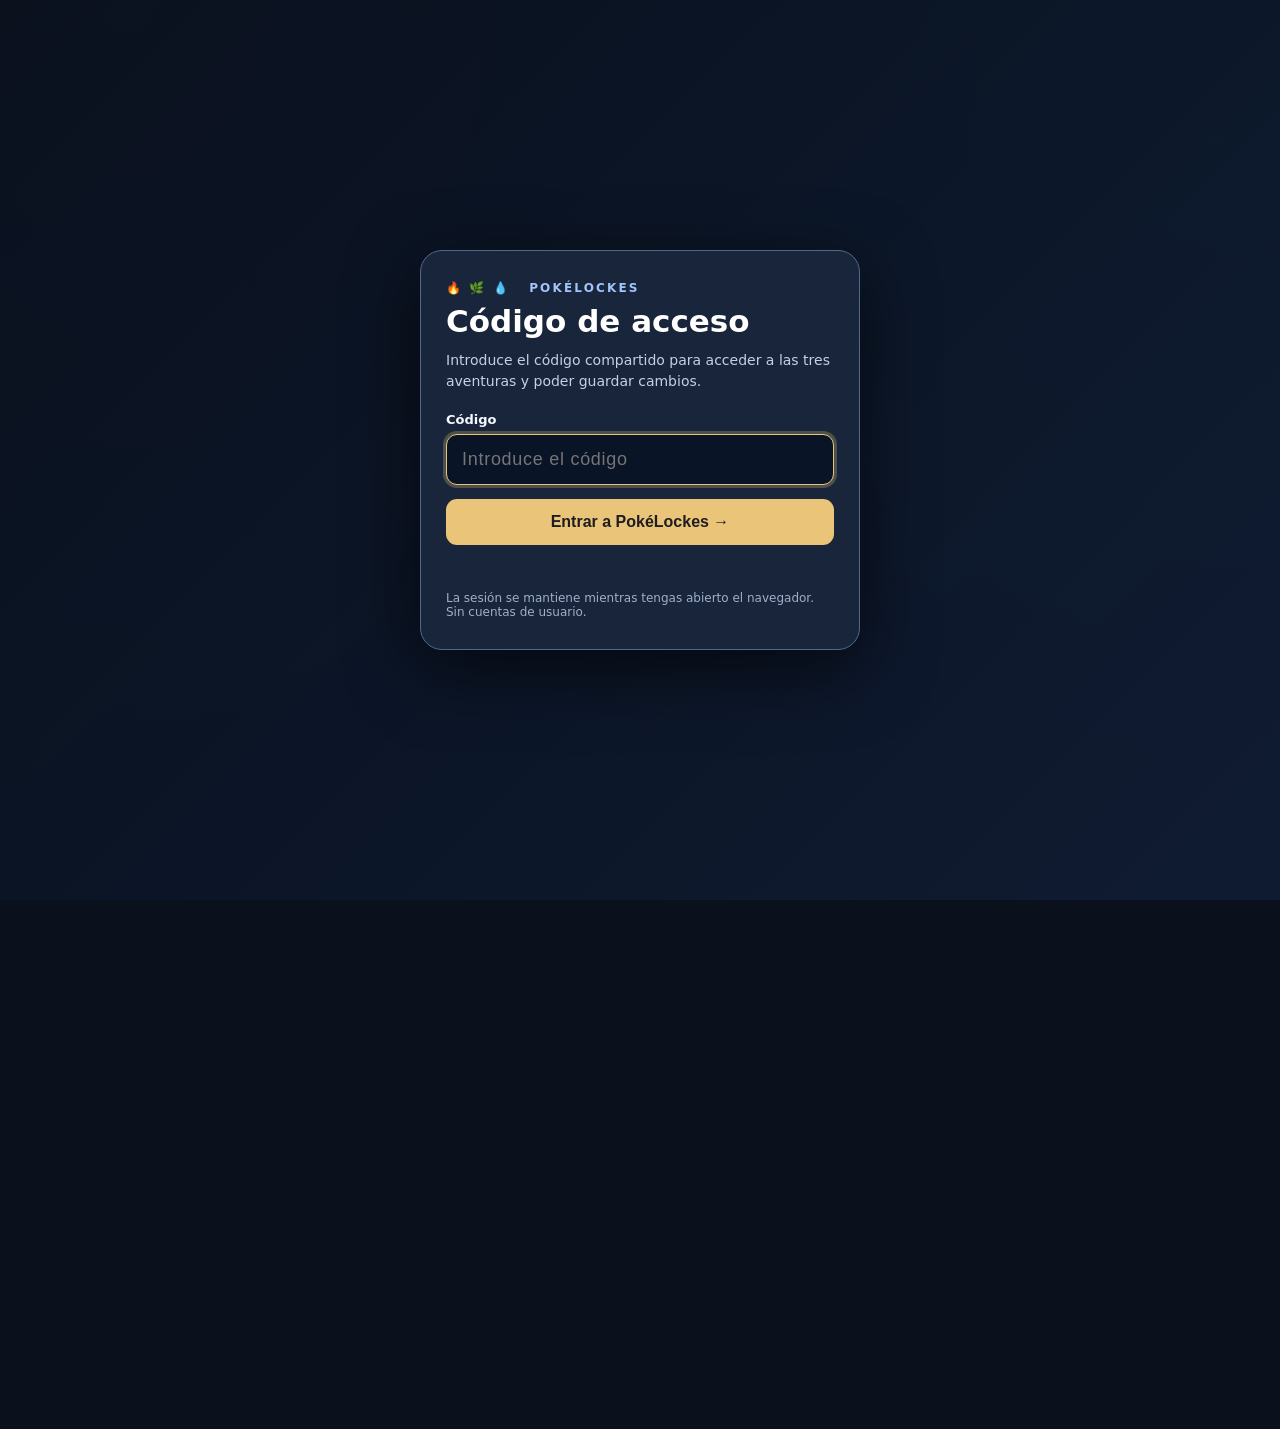
==== commit e66ca554: "Add logout control to shared-code landing" ====
--- a/index.html
+++ b/index.html
@@ -14,7 +14,7 @@
 #pokeGate button:disabled{opacity:.55;cursor:wait}
 #pokeGate .pga-error{color:#ffb1a6;font-size:13px;margin-top:11px;min-height:16px;line-height:1.3}
 #pokeGate .pga-footer{font-size:12px;color:#9fb0c9;margin-top:19px}
-</style></head><body><div id="pokeGate" role="dialog" aria-modal="true" aria-labelledby="pgaTitle"><div class="pga-card"><div class="pga-eyebrow">🔥 🌿 💧 &nbsp; PokéLockes</div><h2 id="pgaTitle">Código de acceso</h2><p>Introduce el código compartido para acceder a las tres aventuras y poder guardar cambios.</p><form id="pgaForm" autocomplete="off"><label for="pgaInput">Código</label><input id="pgaInput" type="password" placeholder="Introduce el código" required autocomplete="off" maxlength="80"><button id="pgaButton" type="submit">Entrar a PokéLockes →</button><div id="pgaError" class="pga-error" aria-live="polite"></div></form><div class="pga-footer">La sesión se mantiene mientras tengas abierto el navegador. Sin cuentas de usuario.</div></div></div><main><div class="eyebrow">Pokémon Escarlata · Monotype Challenge</div><h1>Tres tipos.<br><span>Tres leyendas.</span></h1><p class="lead">Fuego, Planta y Agua. Tres diarios independientes, tres aventuras por Paldea, Noroteo y el Biodomo. Entra en tu run y registra cada captura, victoria y baja.</p><section class="live-stats" id="liveStats" aria-live="polite"><div><span class="live-label">PARTIDAS EN LA NUBE</span><strong id="liveRuns">—</strong></div><div><span class="live-label">POKÉMON REGISTRADOS</span><strong id="liveMons">—</strong></div><div><span class="live-label">OBJETIVOS SUPERADOS</span><strong id="liveGoals">—</strong></div><div><span class="live-label">SHINIES</span><strong id="liveShiny">—</strong></div></section><div class="grid" id="runs"></div><div class="note"><strong>Acceso compartido con código</strong><p id="cloudHomeNote">☁️ Consultando el progreso de las tres runs en Supabase…</p><p>La portada y los tres diarios requieren el mismo código. Una vez dentro podréis editar las tres runs. Los cambios se guardan en Supabase.</p></div><footer>Pokelockes · Diarios independientes · Sin cuentas</footer></main><script>
+</style></head><body><div id="pokeGate" role="dialog" aria-modal="true" aria-labelledby="pgaTitle"><div class="pga-card"><div class="pga-eyebrow">🔥 🌿 💧 &nbsp; PokéLockes</div><h2 id="pgaTitle">Código de acceso</h2><p>Introduce el código compartido para acceder a las tres aventuras y poder guardar cambios.</p><form id="pgaForm" autocomplete="off"><label for="pgaInput">Código</label><input id="pgaInput" type="password" placeholder="Introduce el código" required autocomplete="off" maxlength="80"><button id="pgaButton" type="submit">Entrar a PokéLockes →</button><div id="pgaError" class="pga-error" aria-live="polite"></div></form><div class="pga-footer">La sesión se mantiene mientras tengas abierto el navegador. Sin cuentas de usuario.</div></div></div><main><div class="eyebrow">Pokémon Escarlata · Monotype Challenge</div><h1>Tres tipos.<br><span>Tres leyendas.</span></h1><p class="lead">Fuego, Planta y Agua. Tres diarios independientes, tres aventuras por Paldea, Noroteo y el Biodomo. Entra en tu run y registra cada captura, victoria y baja.</p><section class="live-stats" id="liveStats" aria-live="polite"><div><span class="live-label">PARTIDAS EN LA NUBE</span><strong id="liveRuns">—</strong></div><div><span class="live-label">POKÉMON REGISTRADOS</span><strong id="liveMons">—</strong></div><div><span class="live-label">OBJETIVOS SUPERADOS</span><strong id="liveGoals">—</strong></div><div><span class="live-label">SHINIES</span><strong id="liveShiny">—</strong></div></section><div class="grid" id="runs"></div><div class="note"><strong>Acceso compartido con código</strong><p id="cloudHomeNote">☁️ Consultando el progreso de las tres runs en Supabase…</p><p>La portada y los tres diarios requieren el mismo código. Una vez dentro podréis editar las tres runs. Los cambios se guardan en Supabase.</p><button id="pokeLogout" type="button" style="padding:9px 14px;background:#243a51;color:#eaf4ff;border:1px solid #6981a4;border-radius:10px;font:inherit;font-size:13px;cursor:pointer">Cerrar sesión</button></div><footer>Pokelockes · Diarios independientes · Sin cuentas</footer></main><script>
 const runs=[{id:'fuego',name:'Fuego',starter:'Fuecoco',dex:909,key:'locke-fuego-purpura-individual-v1'},{id:'planta',name:'Planta',starter:'Sprigatito',dex:906,key:'locke-planta-escarlata-individual-v1'},{id:'agua',name:'Agua',starter:'Quaxly',dex:912,key:'locke-agua-escarlata-individual-v1'}];
 function summary(x){let s;try{s=JSON.parse(localStorage.getItem(x.key))}catch{}let r=s&&s[x.id];if(!r||!Array.isArray(r.mons))return null;return {captures:r.mons.length,shiny:r.mons.filter(m=>m.isShiny||m.shiny).length,losses:r.mons.filter(m=>m.status==='baja').length,goals:Array.isArray(r.bosses)?new Set(r.bosses).size:Object.values(r.bosses||{}).filter(v=>v===true||v&&v.done).length}}
 document.getElementById('runs').innerHTML=runs.map(x=>{const s=summary(x);const vals=s||{captures:'—',shiny:'—',losses:'—',goals:'—'};return '<article class="card '+x.id+'"><div class="banner"><img alt="'+x.starter+'" src="https://raw.githubusercontent.com/PokeAPI/sprites/master/sprites/pokemon/other/official-artwork/'+x.dex+'.png"></div><div class="body"><div class="type">Run '+x.name+'</div><h2>'+x.starter+'</h2><p>'+(s?'Progreso local detectado':'Sin progreso en este navegador')+'</p><div class="stats">'+[['Capturas',vals.captures],['Shinies',vals.shiny],['Bajas',vals.losses],['Objetivos',vals.goals]].map(v=>'<div class="stat"><strong>'+v[1]+'</strong><small>'+v[0]+'</small></div>').join('')+'</div><a class="go" href="'+x.id+'.html">Abrir diario '+x.name+' →</a></div></article>'}).join('');
@@ -112,6 +112,7 @@
  }else set("cloudHomeNote","⚠️ Sin conexión con Supabase. Vuelve a intentarlo en unos instantes.");
  active=false;
 }
+const logout=document.getElementById("pokeLogout");if(logout)logout.addEventListener("click",()=>PokeAccess.logout());
 PokeAccess.ready.then(update);
 window.addEventListener("pageshow",()=>{if(document.documentElement.classList.contains("poke-authorized"))update()});
 document.addEventListener("visibilitychange",()=>{if(!document.hidden&&document.documentElement.classList.contains("poke-authorized"))update()});
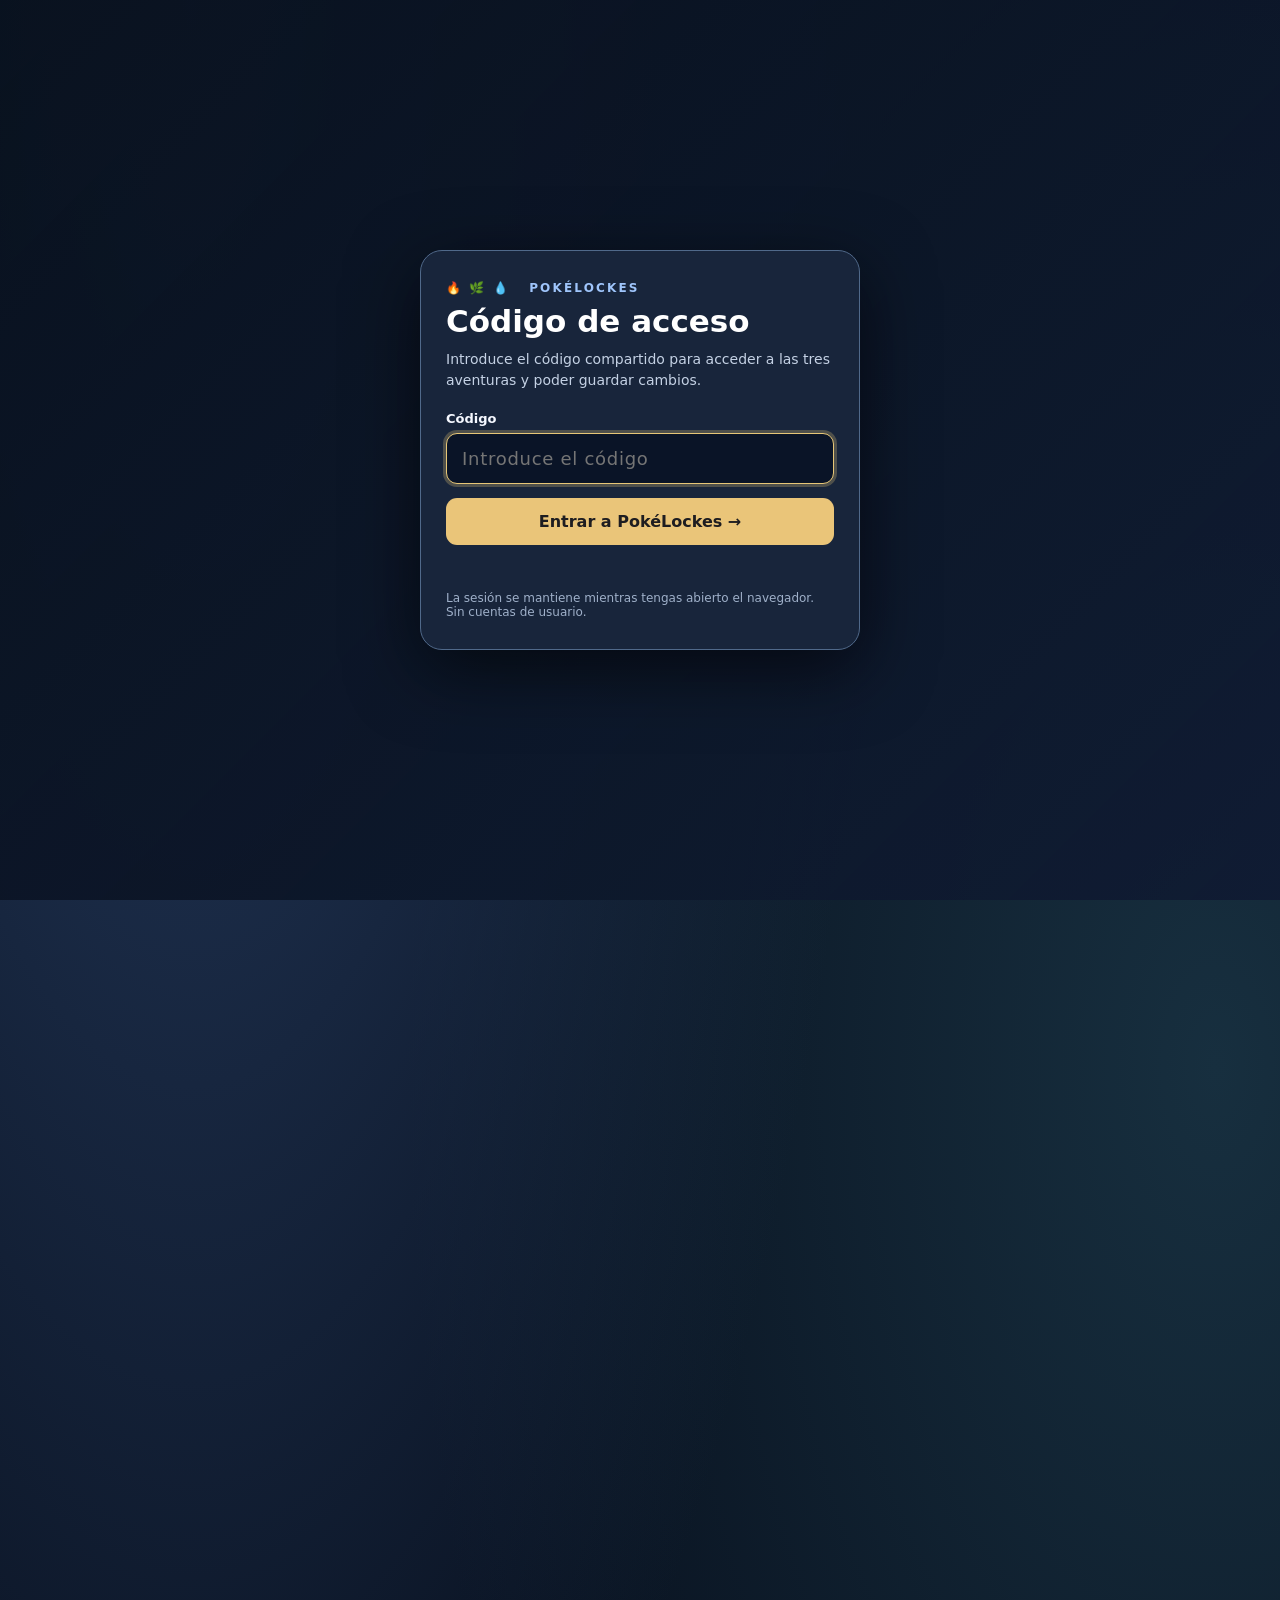
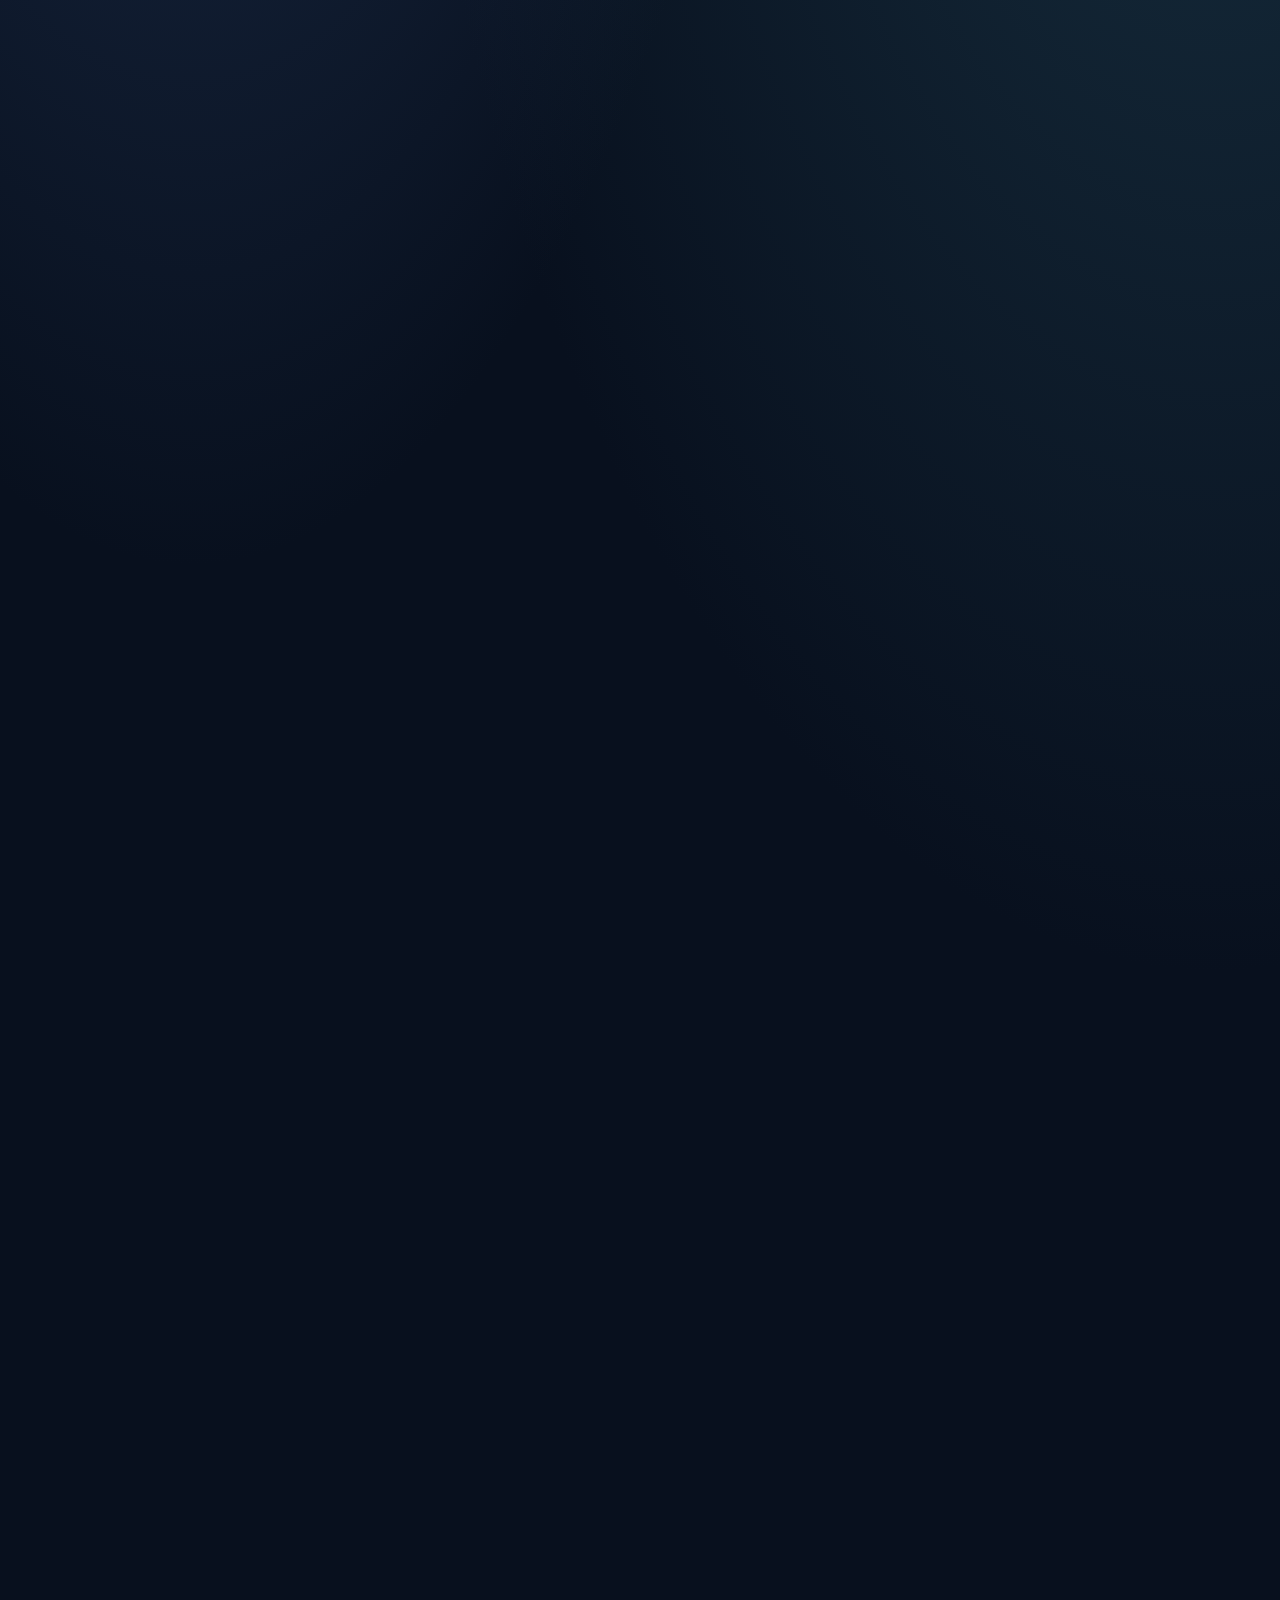
==== commit 317a90b6: "Add 18-monotype landing with filters, starter previews, and live shared summaries" ====
--- a/index.html
+++ b/index.html
@@ -1,5 +1,61 @@
-<!doctype html><html lang="es"><head><meta charset="utf-8"><meta name="viewport" content="width=device-width,initial-scale=1"><meta name="theme-color" content="#101625"><title>Pokelockes — Tres caminos, una aventura</title><style>
-:root{color-scheme:dark;font-family:system-ui,-apple-system,Segoe UI,sans-serif}*{box-sizing:border-box}body{margin:0;color:#eef5ff;background:radial-gradient(ellipse at 10% 0,#3d2541,transparent 45%),radial-gradient(ellipse at 95% 10%,#143f4d,transparent 40%),#0b111c}main{max-width:1180px;margin:auto;padding:50px 22px 80px}.eyebrow{letter-spacing:.2em;text-transform:uppercase;color:#9caac2;font-weight:800;font-size:12px}h1{font-size:clamp(40px,7vw,80px);margin:12px 0 8px;line-height:1.02;letter-spacing:-.05em}h1 span{color:#f9d27d}p{color:#acbdd0;line-height:1.6}.lead{font-size:18px;max-width:700px}.grid{display:grid;grid-template-columns:repeat(3,minmax(0,1fr));gap:18px;margin:35px 0}.card{position:relative;border:1px solid #34445d;background:#141f30;border-radius:22px;overflow:hidden;min-width:0}.banner{height:185px;display:flex;align-items:center;justify-content:center;background:radial-gradient(circle,#58332d,#2a1e29)}.banner img{height:155px;max-width:90%;object-fit:contain;filter:drop-shadow(0 14px 15px #0006)}.planta .banner{background:radial-gradient(circle,#2e644b,#192d30)}.agua .banner{background:radial-gradient(circle,#275b85,#1a283d)}.body{padding:24px}.type{font-size:12px;text-transform:uppercase;letter-spacing:.14em;font-weight:900;color:#ffb58e}.planta .type{color:#80e6b0}.agua .type{color:#83c6ff}h2{font-size:29px;margin:7px 0}.stats{display:grid;grid-template-columns:repeat(2,1fr);gap:8px;margin:20px 0}.stat{border:1px solid #334357;background:#0f1928;padding:11px;border-radius:11px}.stat strong{display:block;font-size:23px}.stat small{color:#aab8c9;font-size:12px}.go{display:block;text-align:center;text-decoration:none;border-radius:12px;padding:13px;background:#f6a979;color:#1c1820;font-weight:900}.planta .go{background:#86deb1}.agua .go{background:#8bc9f5}.note{border:1px solid #334357;background:#141e2b;border-radius:16px;padding:18px 22px;margin-top:25px}.note strong{color:#f7d28b}footer{margin-top:38px;color:#8395a8;font-size:13px}@media(max-width:840px){.grid{grid-template-columns:1fr}.banner{height:145px}.banner img{height:125px}main{padding-top:32px}}</style><style id="cloud-home-style">.live-stats{display:grid;grid-template-columns:repeat(4,minmax(0,1fr));gap:10px;margin:25px 0 5px}.live-stats>div{padding:14px;background:#172338;border:1px solid #3a4e67;border-radius:13px}.live-stats strong{display:block;font-size:25px}.live-label{font-size:10px;letter-spacing:.08em;font-weight:800;color:#9cb6d4}@media(max-width:600px){.live-stats{grid-template-columns:repeat(2,minmax(0,1fr))}}</style><style id="poke-access-css">
+<!doctype html><html lang="es"><head><meta charset="utf-8"><meta name="viewport" content="width=device-width,initial-scale=1"><meta name="theme-color" content="#101625"><meta name="description" content="PokéLockes: 18 desafíos Pokémon Escarlata, uno para cada tipo, con sincronización compartida."><title>PokéLockes · 18 tipos, 18 aventuras</title><style>
+:root{color-scheme:dark;--bg:#08101e;--card:#152238;--line:#314660;--muted:#a9bed5;--text:#f1f6ff}
+*{box-sizing:border-box}
+html:not(.poke-authorized) main{visibility:hidden}
+body{font-family:system-ui,-apple-system,BlinkMacSystemFont,"Segoe UI",Roboto,Arial,sans-serif;background:radial-gradient(ellipse at 15% 0%,#263c60 0%,transparent 46%),radial-gradient(ellipse at 95% 32%,#172f3f 0%,transparent 47%),var(--bg);color:var(--text);margin:0;min-height:100vh}
+a{color:inherit}button,input{font:inherit}
+button:focus-visible,a:focus-visible,input:focus-visible{outline:3px solid #b8d5f6;outline-offset:3px}
+.shell{max-width:1400px;margin:auto;padding:34px 23px 64px}
+.top{display:flex;flex-wrap:wrap;justify-content:space-between;gap:18px;align-items:start;margin-bottom:30px}
+.eyebrow{font-size:11px;color:#9cb6e4;font-weight:850;letter-spacing:.2em;text-transform:uppercase}
+h1{font-size:clamp(42px,6vw,76px);letter-spacing:-.055em;line-height:1.02;margin:6px 0 12px}
+h1 span{color:#f8ca79}
+.lead{margin:0;color:var(--muted);max-width:820px;font-size:clamp(15px,2.1vw,19px);line-height:1.6}
+.tools{display:flex;align-items:center;flex-wrap:wrap;gap:8px;margin-top:6px}
+.btn{border:1px solid #637a9b;background:#233751;color:#dfeaff;padding:10px 13px;border-radius:10px;font-size:13px;font-weight:750;cursor:pointer;text-decoration:none}
+.btn:hover{background:#314a6b}
+.sectionHead{margin:30px 0 15px;display:flex;align-items:center;gap:12px;justify-content:space-between;flex-wrap:wrap}
+.sectionHead h2{margin:0;font-size:19px;letter-spacing:-.02em}
+.sectionHead small{color:var(--muted);font-size:12px}
+.totals{display:grid;grid-template-columns:repeat(5,minmax(0,1fr));gap:10px;margin:26px 0}
+.metric{padding:17px;background:#152239d9;border:1px solid var(--line);border-radius:15px}
+.metric strong{font-size:27px;line-height:1.25;display:block;font-variant-numeric:tabular-nums}
+.metric small{color:var(--muted);font-size:12px;display:block;margin-top:3px}
+.controls{display:flex;gap:10px;align-items:center;flex-wrap:wrap}
+.search{background:#111d31;border:1px solid #425976;color:#f3f7ff;border-radius:10px;padding:10px 12px;min-width:min(260px,100%);flex:1}
+.filters{display:flex;gap:6px;flex-wrap:wrap}
+.filters button{background:#1b2a43;border:1px solid #3a4d69;color:#c5d5eb;border-radius:100px;font-weight:700;font-size:12px;padding:9px 12px;cursor:pointer}
+.filters button[aria-pressed=true]{background:#385477;color:#fff;border-color:#8da8d5}
+.cards{display:grid;grid-template-columns:repeat(4,minmax(0,1fr));gap:15px;margin-top:17px}
+.card{--accent:#ccc;min-width:0;border:1px solid #3c4f6a;border-radius:18px;background:linear-gradient(165deg,#1d2d47,#111b2e);overflow:hidden;display:flex;flex-direction:column;box-shadow:0 8px 20px #0003;position:relative}
+.card::before{content:"";height:4px;background:var(--accent)}
+.visual{height:132px;display:flex;align-items:center;justify-content:center;background:radial-gradient(circle at center,color-mix(in srgb,var(--accent) 26%,#122039),#121c2d 75%)}
+.visual img{height:112px;width:118px;max-width:95%;object-fit:contain;filter:drop-shadow(0 8px 7px #0004)}
+.visual .emoji{position:absolute;top:13px;right:13px;font-size:25px}
+.cardBody{padding:17px 17px 12px;flex:1}
+.cardKicker{text-transform:uppercase;font-size:10px;letter-spacing:.12em;font-weight:800;color:var(--accent)}
+.card h3{font-size:24px;letter-spacing:-.02em;margin:3px 0 6px}
+.card .subtitle{font-size:12px;line-height:1.5;color:#b5c6da;margin:0 0 14px;min-height:36px}
+.stats{display:grid;grid-template-columns:repeat(2,1fr);gap:7px}
+.stat{background:#101b2d;border:1px solid #334761;padding:9px 10px;border-radius:9px}
+.stat strong{font-size:19px;display:block;line-height:1.2}
+.stat small{font-size:10px;color:#b1c4dd}
+.progressHeader{display:flex;justify-content:space-between;gap:10px;margin:13px 0 6px;color:#b6c8de;font-size:11px}
+.bar{height:7px;background:#29394d;border-radius:99px;overflow:hidden}
+.bar>span{height:100%;display:block;background:var(--accent);width:0;transition:width .18s}
+.enter{display:block;margin:11px 17px 17px;padding:11px 12px;text-align:center;background:var(--accent);color:#111927;border-radius:9px;font-size:13px;font-weight:850;text-decoration:none}
+.enter:hover{filter:brightness(1.09);transform:translateY(-1px)}
+.state{border:1px solid #455e7d;color:#b6cdeb;background:#23334b;padding:4px 7px;border-radius:99px;font-size:10px;font-weight:780}
+.state.started{color:#9ae4b8;background:#1d463b;border-color:#447963}
+.notice{border:1px solid var(--line);background:#16243a;padding:18px 20px;border-radius:14px;margin:25px 0;color:#b9cbde;font-size:13px;line-height:1.65}
+.notice strong{color:#fff}.notice a{color:#c4defb}
+.empty{grid-column:1/-1;text-align:center;border:1px dashed #607895;background:#17263c;padding:25px;border-radius:12px;color:#bcd0e4}
+footer{margin-top:25px;border-top:1px solid #314660;padding-top:18px;color:#8197b2;font-size:12px}
+@media(max-width:1160px){.cards{grid-template-columns:repeat(3,minmax(0,1fr))}}
+@media(max-width:900px){.cards{grid-template-columns:repeat(2,minmax(0,1fr))}.totals{grid-template-columns:repeat(3,1fr)}}
+@media(max-width:570px){.shell{padding:22px 12px 48px}.cards{grid-template-columns:1fr}.visual{height:120px}.totals{grid-template-columns:repeat(2,1fr)}.controls{flex-direction:column;align-items:stretch}.search{width:100%;min-width:0}}
+@media(prefers-reduced-motion:reduce){*{transition:none!important}}
+</style><style id="poke-access-css">
 html:not(.poke-authorized) body>.shell,html:not(.poke-authorized) body>main{visibility:hidden}
 #pokeGate{position:fixed;z-index:2147483647;inset:0;display:grid;place-items:center;background:linear-gradient(135deg,#08101ceF,#101c33fB);padding:18px;color:#f5f8ff;font-family:system-ui,-apple-system,Segoe UI,Arial,sans-serif;overflow:auto}
 #pokeGate[hidden]{display:none!important}
@@ -14,11 +70,21 @@
 #pokeGate button:disabled{opacity:.55;cursor:wait}
 #pokeGate .pga-error{color:#ffb1a6;font-size:13px;margin-top:11px;min-height:16px;line-height:1.3}
 #pokeGate .pga-footer{font-size:12px;color:#9fb0c9;margin-top:19px}
-</style></head><body><div id="pokeGate" role="dialog" aria-modal="true" aria-labelledby="pgaTitle"><div class="pga-card"><div class="pga-eyebrow">🔥 🌿 💧 &nbsp; PokéLockes</div><h2 id="pgaTitle">Código de acceso</h2><p>Introduce el código compartido para acceder a las tres aventuras y poder guardar cambios.</p><form id="pgaForm" autocomplete="off"><label for="pgaInput">Código</label><input id="pgaInput" type="password" placeholder="Introduce el código" required autocomplete="off" maxlength="80"><button id="pgaButton" type="submit">Entrar a PokéLockes →</button><div id="pgaError" class="pga-error" aria-live="polite"></div></form><div class="pga-footer">La sesión se mantiene mientras tengas abierto el navegador. Sin cuentas de usuario.</div></div></div><main><div class="eyebrow">Pokémon Escarlata · Monotype Challenge</div><h1>Tres tipos.<br><span>Tres leyendas.</span></h1><p class="lead">Fuego, Planta y Agua. Tres diarios independientes, tres aventuras por Paldea, Noroteo y el Biodomo. Entra en tu run y registra cada captura, victoria y baja.</p><section class="live-stats" id="liveStats" aria-live="polite"><div><span class="live-label">PARTIDAS EN LA NUBE</span><strong id="liveRuns">—</strong></div><div><span class="live-label">POKÉMON REGISTRADOS</span><strong id="liveMons">—</strong></div><div><span class="live-label">OBJETIVOS SUPERADOS</span><strong id="liveGoals">—</strong></div><div><span class="live-label">SHINIES</span><strong id="liveShiny">—</strong></div></section><div class="grid" id="runs"></div><div class="note"><strong>Acceso compartido con código</strong><p id="cloudHomeNote">☁️ Consultando el progreso de las tres runs en Supabase…</p><p>La portada y los tres diarios requieren el mismo código. Una vez dentro podréis editar las tres runs. Los cambios se guardan en Supabase.</p><button id="pokeLogout" type="button" style="padding:9px 14px;background:#243a51;color:#eaf4ff;border:1px solid #6981a4;border-radius:10px;font:inherit;font-size:13px;cursor:pointer">Cerrar sesión</button></div><footer>Pokelockes · Diarios independientes · Sin cuentas</footer></main><script>
-const runs=[{id:'fuego',name:'Fuego',starter:'Fuecoco',dex:909,key:'locke-fuego-purpura-individual-v1'},{id:'planta',name:'Planta',starter:'Sprigatito',dex:906,key:'locke-planta-escarlata-individual-v1'},{id:'agua',name:'Agua',starter:'Quaxly',dex:912,key:'locke-agua-escarlata-individual-v1'}];
-function summary(x){let s;try{s=JSON.parse(localStorage.getItem(x.key))}catch{}let r=s&&s[x.id];if(!r||!Array.isArray(r.mons))return null;return {captures:r.mons.length,shiny:r.mons.filter(m=>m.isShiny||m.shiny).length,losses:r.mons.filter(m=>m.status==='baja').length,goals:Array.isArray(r.bosses)?new Set(r.bosses).size:Object.values(r.bosses||{}).filter(v=>v===true||v&&v.done).length}}
-document.getElementById('runs').innerHTML=runs.map(x=>{const s=summary(x);const vals=s||{captures:'—',shiny:'—',losses:'—',goals:'—'};return '<article class="card '+x.id+'"><div class="banner"><img alt="'+x.starter+'" src="https://raw.githubusercontent.com/PokeAPI/sprites/master/sprites/pokemon/other/official-artwork/'+x.dex+'.png"></div><div class="body"><div class="type">Run '+x.name+'</div><h2>'+x.starter+'</h2><p>'+(s?'Progreso local detectado':'Sin progreso en este navegador')+'</p><div class="stats">'+[['Capturas',vals.captures],['Shinies',vals.shiny],['Bajas',vals.losses],['Objetivos',vals.goals]].map(v=>'<div class="stat"><strong>'+v[1]+'</strong><small>'+v[0]+'</small></div>').join('')+'</div><a class="go" href="'+x.id+'.html">Abrir diario '+x.name+' →</a></div></article>'}).join('');
-</script><script id="poke-access-js">
+</style><script src="./types.js"></script></head><body><div id="pokeGate" role="dialog" aria-modal="true" aria-labelledby="pgaTitle"><div class="pga-card"><div class="pga-eyebrow">🔥 🌿 💧 &nbsp; PokéLockes</div><h2 id="pgaTitle">Código de acceso</h2><p>Introduce el código compartido para acceder a las tres aventuras y poder guardar cambios.</p><form id="pgaForm" autocomplete="off"><label for="pgaInput">Código</label><input id="pgaInput" type="password" placeholder="Introduce el código" required autocomplete="off" maxlength="80"><button id="pgaButton" type="submit">Entrar a PokéLockes →</button><div id="pgaError" class="pga-error" aria-live="polite"></div></form><div class="pga-footer">La sesión se mantiene mientras tengas abierto el navegador. Sin cuentas de usuario.</div></div></div><main class="shell">
+<header class="top"><div><div class="eyebrow">Pokémon Escarlata + DLC · 18 retos monotipo</div><h1>Poké<span>Lockes</span> ✦</h1><p class="lead">Una aventura para cada tipo. Captura Pokémon, registra combates, desbloquea logros y conserva tus recuerdos de Paldea, Noroteo y el Biodomo. Cada tipo mantiene su propio diario compartido.</p></div><div class="tools"><button class="btn" id="refresh" type="button">↻ Actualizar</button><button class="btn" id="logout" type="button">Cerrar sesión</button></div></header>
+<section class="totals" aria-label="Resumen de todas las runs">
+<div class="metric"><strong id="totalTypes">18</strong><small>Tipos disponibles</small></div>
+<div class="metric"><strong id="totalStarted">—</strong><small>Runs empezadas</small></div>
+<div class="metric"><strong id="totalMons">—</strong><small>Pokémon registrados</small></div>
+<div class="metric"><strong id="totalBosses">—</strong><small>Objetivos superados</small></div>
+<div class="metric"><strong id="totalShinies">—</strong><small>Shinies ✨</small></div>
+</section>
+<div class="sectionHead"><h2>Elige tu desafío <small id="showing">18 runs</small></h2><small id="connection">☁️ Conectando con Supabase…</small></div>
+<div class="controls"><input class="search" id="typeSearch" placeholder="Buscar tipo o Pokémon… (ej. Dragón)" aria-label="Buscar por tipo o especie"><div class="filters" role="group" aria-label="Filtrar runs"><button type="button" data-filter="all" aria-pressed="true">Todos</button><button type="button" data-filter="started" aria-pressed="false">En marcha</button><button type="button" data-filter="new" aria-pressed="false">Sin empezar</button></div></div>
+<section class="cards" id="runCards" aria-live="polite"></section>
+<div class="notice"><strong>🔐 Acceso compartido:</strong> entra con vuestro código habitual. Todos los jugadores que lo conozcan pueden ver y editar cualquiera de las 18 runs. Los datos se sincronizan en Supabase; la portada se actualiza al consultar el progreso. Las nuevas runs no tienen inicial fijo: elige el primer Pokémon al comenzar. <strong>Encuentros por zona:</strong> son listas orientativas, no exhaustivas; comprueba la guía de cada área antes de capturar.</div>
+<footer>Proyecto no oficial PokéLockes · Pokémon Escarlata + El tesoro oculto del Área Cero · <a href="https://github.com/ernest-md/pokelockes" target="_blank" rel="noopener">Repositorio</a></footer>
+</main><script id="poke-access-js">
 (function(){
 "use strict";
 const ENDPOINT="https://bxcfirzcudwanttkqnfh.supabase.co/functions/v1/pokelocke-sync";
@@ -73,49 +139,60 @@
 let saved="";try{saved=sessionStorage.getItem(storageKey)||""}catch(_){}
 if(saved){authenticate(saved)}else{input.focus()}
 })();
-</script><script id="poke-shared-home-js">
+</script><script id="pokelockes-home-all">
 (function(){
 "use strict";
-const ids=["fuego","planta","agua"];
-const set=(id,value)=>{const el=document.getElementById(id);if(el)el.textContent=value};
-let active=false;
-async function update(){
- if(active)return;active=true;
- let ok=0,runsWithData=0,mons=0,goals=0,shinies=0;
- await Promise.all(ids.map(async id=>{
-  try{
-   const result=await PokeAccess.request("read",{run:id});
-   ok++;
-   const run=result.state;
-   const card=document.querySelector(".card."+id);
-   if(!card)return;
-   const figures=card.querySelectorAll(".stat strong");
-   const status=card.querySelector(".body > p");
-   if(!run||!Array.isArray(run.mons)){
-     figures.forEach(el=>el.textContent="0");
-     if(status)status.textContent="Partida todavía sin publicar en la nube";
-     return;
-   }
-   runsWithData++;
-   const all=run.mons;
-   const shiny=all.filter(m=>m.isShiny||m.shiny).length;
-   const dead=all.filter(m=>m.status==="baja").length;
-   const done=new Set((run.bosses||[]).filter(x=>x!==null&&x!==false)).size;
-   [all.length,shiny,dead,done].forEach((v,i)=>{if(figures[i])figures[i].textContent=String(v)});
-   mons+=all.length;goals+=done;shinies+=shiny;
-   if(status)status.textContent="☁️ Progreso compartido · "+done+" de 39 objetivos";
-  }catch(_e){}
- }));
- if(ok){
-  set("liveRuns",runsWithData+" / 3");set("liveMons",mons);set("liveGoals",goals);set("liveShiny",shinies);
-  set("cloudHomeNote",ok===3?"☁️ Resumen compartido actualizado desde Supabase. Entra en una run para consultar y editar.":"⚠️ No se pudieron consultar todas las partidas.");
- }else set("cloudHomeNote","⚠️ Sin conexión con Supabase. Vuelve a intentarlo en unos instantes.");
- active=false;
+const builtIn=[
+ {id:"fuego",name:"Fuego",emoji:"🔥",color:"#f59d6a",dex:909,sample:"Fuecoco",initial:"Fuecoco"},
+ {id:"planta",name:"Planta",emoji:"🌿",color:"#7fd5a1",dex:906,sample:"Sprigatito",initial:"Sprigatito"},
+ {id:"agua",name:"Agua",emoji:"💧",color:"#78b9f9",dex:912,sample:"Quaxly",initial:"Quaxly"}
+];
+const others=Object.values(window.POKE_TYPES?.meta||{});
+const types=[...builtIn,...others];
+const stats={};
+let filter="all",fetching=false;
+const byId=id=>document.getElementById(id);
+const info=byId("connection"),cards=byId("runCards");
+function card(type){
+ const stat=stats[type.id],started=!!stat?.initialized;
+ const url=["fuego","agua","planta"].includes(type.id)?"./"+type.id+".html":"./run.html?tipo="+encodeURIComponent(type.id);
+ const c=stat?.captures??0,goals=stat?.goals??0,shiny=stat?.shinies??0,deaths=stat?.deaths??0;
+ return `<article class="card" style="--accent:${type.color}" data-type="${type.id}">
+ <div class="visual"><img src="https://raw.githubusercontent.com/PokeAPI/sprites/master/sprites/pokemon/other/official-artwork/${type.dex}.png" alt="" loading="lazy" onerror="this.style.display='none'"><span class="emoji">${type.emoji}</span></div>
+ <div class="cardBody"><div style="display:flex;align-items:center;justify-content:space-between;gap:7px"><span class="cardKicker">Reto de tipo</span><span class="state ${started?'started':''}">${started?'● En marcha':'○ Sin empezar'}</span></div>
+ <h3>${type.name}</h3>
+ <p class="subtitle">${type.initial?'Inicial: '+type.initial:'Inicio libre · Sugerencia: '+type.sample}</p>
+ <div class="stats"><div class="stat"><strong>${c}</strong><small>Pokémon</small></div><div class="stat"><strong>${shiny}</strong><small>Shinies</small></div><div class="stat"><strong>${goals}</strong><small>Objetivos</small></div><div class="stat"><strong>${deaths}</strong><small>Bajas</small></div></div>
+ <div class="progressHeader"><span>Progreso</span><strong>${goals}/39 objetivos</strong></div><div class="bar"><span style="width:${Math.max(0,Math.min(100,goals/39*100))}%"></span></div></div>
+ <a class="enter" href="${url}">${started?'Continuar':'Empezar'} run ${type.name} →</a></article>`;
 }
-const logout=document.getElementById("pokeLogout");if(logout)logout.addEventListener("click",()=>PokeAccess.logout());
-PokeAccess.ready.then(update);
-window.addEventListener("pageshow",()=>{if(document.documentElement.classList.contains("poke-authorized"))update()});
-document.addEventListener("visibilitychange",()=>{if(!document.hidden&&document.documentElement.classList.contains("poke-authorized"))update()});
-setInterval(()=>{if(document.documentElement.classList.contains("poke-authorized"))update()},22000);
+function render(){
+ const q=byId("typeSearch").value.trim().toLocaleLowerCase();
+ const match=types.filter(t=>(filter==="all"||(filter==="started"&&stats[t.id]?.initialized)||(filter==="new"&&!stats[t.id]?.initialized))&&(t.name+" "+t.id+" "+t.sample).toLocaleLowerCase().includes(q));
+ cards.innerHTML=match.length?match.map(card).join(""):'<div class="empty">No hay runs que coincidan. Cambia los filtros para ver los demás tipos.</div>';
+ byId("showing").textContent=match.length+" de "+types.length+" runs";
+}
+async function refresh(){
+ if(fetching)return;fetching=true;info.textContent="☁️ Actualizando progreso…";
+ try {
+  const result=await window.PokeAccess.request("summary",{});
+  if(!Array.isArray(result.runs))throw new Error("La respuesta de la nube es inválida");
+  result.runs.forEach(x=>{stats[x.run]=x});
+  byId("totalStarted").textContent=result.runs.filter(x=>x.initialized).length+" / 18";
+  byId("totalMons").textContent=result.runs.reduce((n,x)=>n+x.captures,0);
+  byId("totalBosses").textContent=result.runs.reduce((n,x)=>n+x.goals,0);
+  byId("totalShinies").textContent=result.runs.reduce((n,x)=>n+x.shinies,0);
+  info.textContent="☁️ Progreso sincronizado con Supabase";
+ }catch(e){info.textContent="⚠️ No se pudo consultar la nube: "+e.message}finally{fetching=false;render()}
+}
+byId("typeSearch").addEventListener("input",render);
+document.querySelectorAll("[data-filter]").forEach(b=>b.addEventListener("click",()=>{filter=b.dataset.filter;document.querySelectorAll("[data-filter]").forEach(x=>x.setAttribute("aria-pressed",String(x===b)));render()}));
+byId("refresh").onclick=refresh;
+byId("logout").onclick=()=>window.PokeAccess.logout();
+window.PokeAccess.ready.then(refresh);
+window.addEventListener("pageshow",()=>{if(document.documentElement.classList.contains("poke-authorized"))refresh()});
+document.addEventListener("visibilitychange",()=>{if(!document.hidden&&document.documentElement.classList.contains("poke-authorized"))refresh()});
+setInterval(()=>{if(document.documentElement.classList.contains("poke-authorized"))refresh()},30000);
+render();
 })();
 </script></body></html>
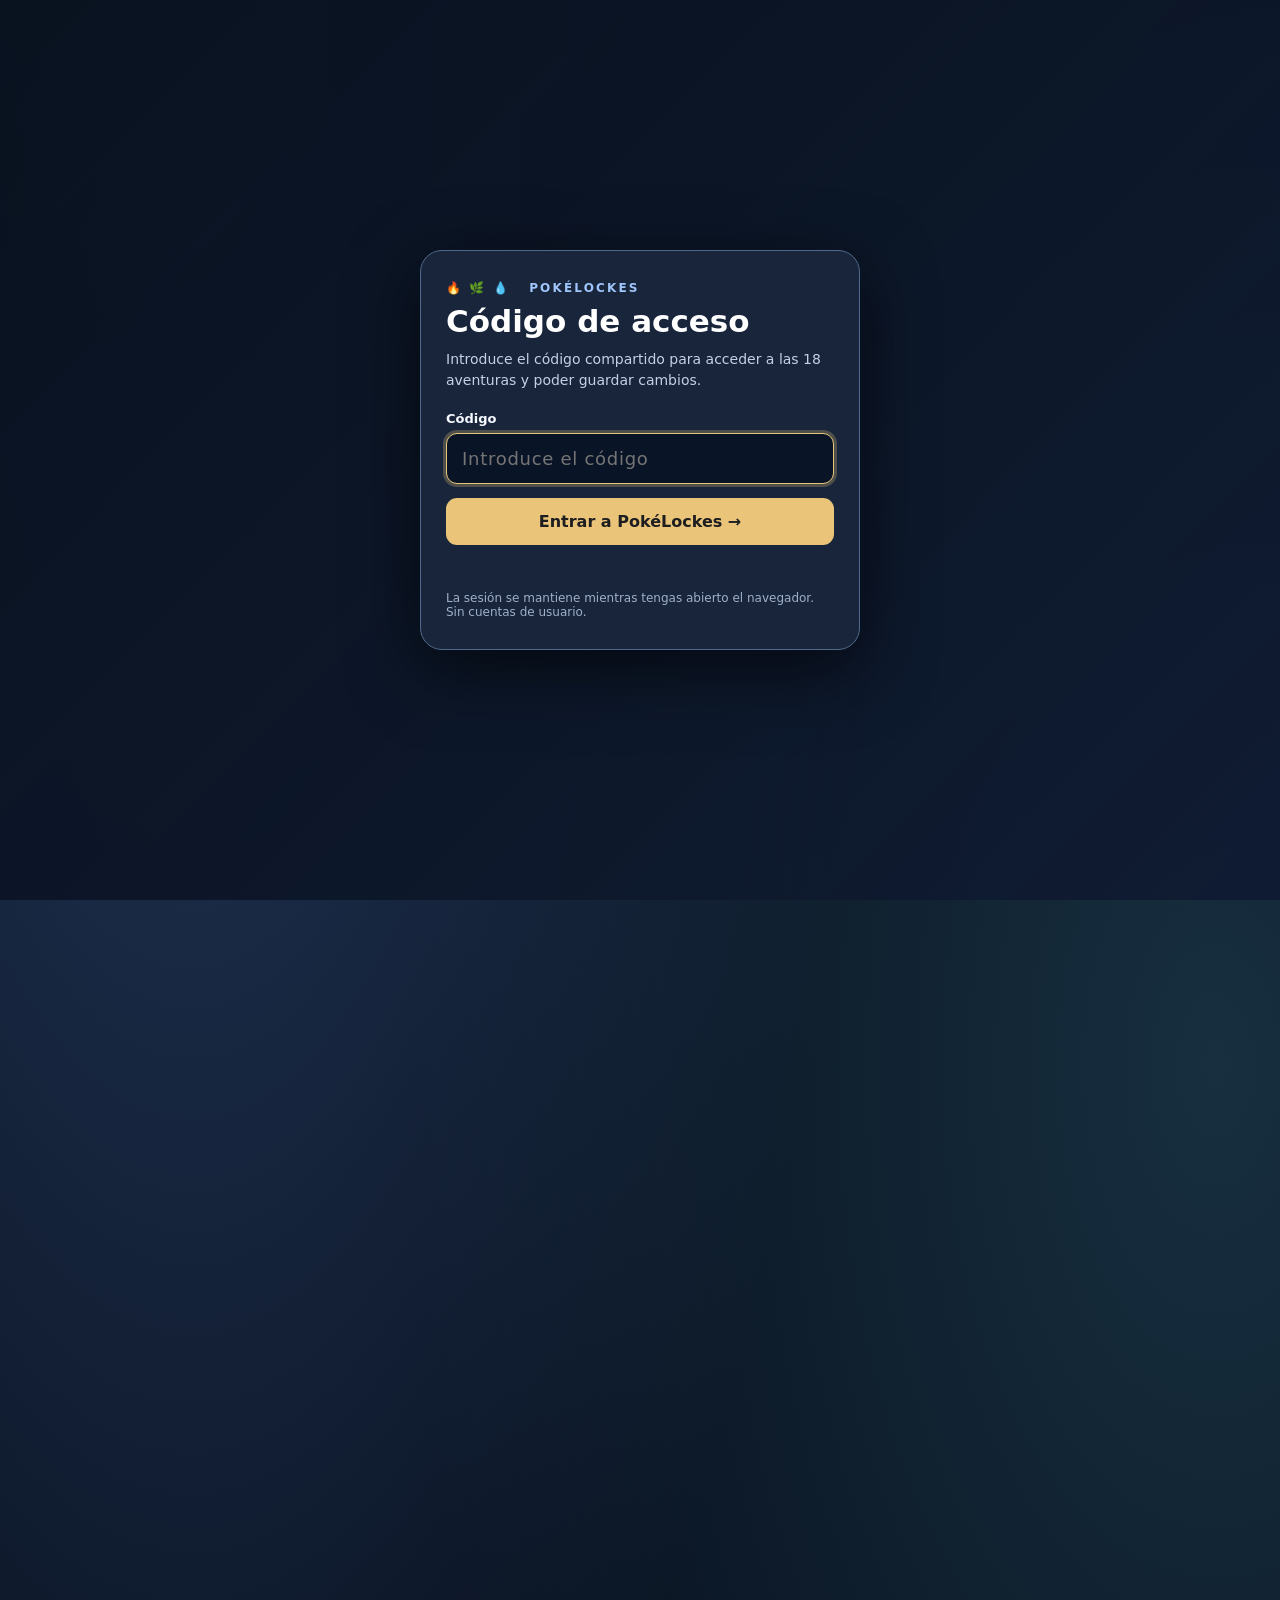
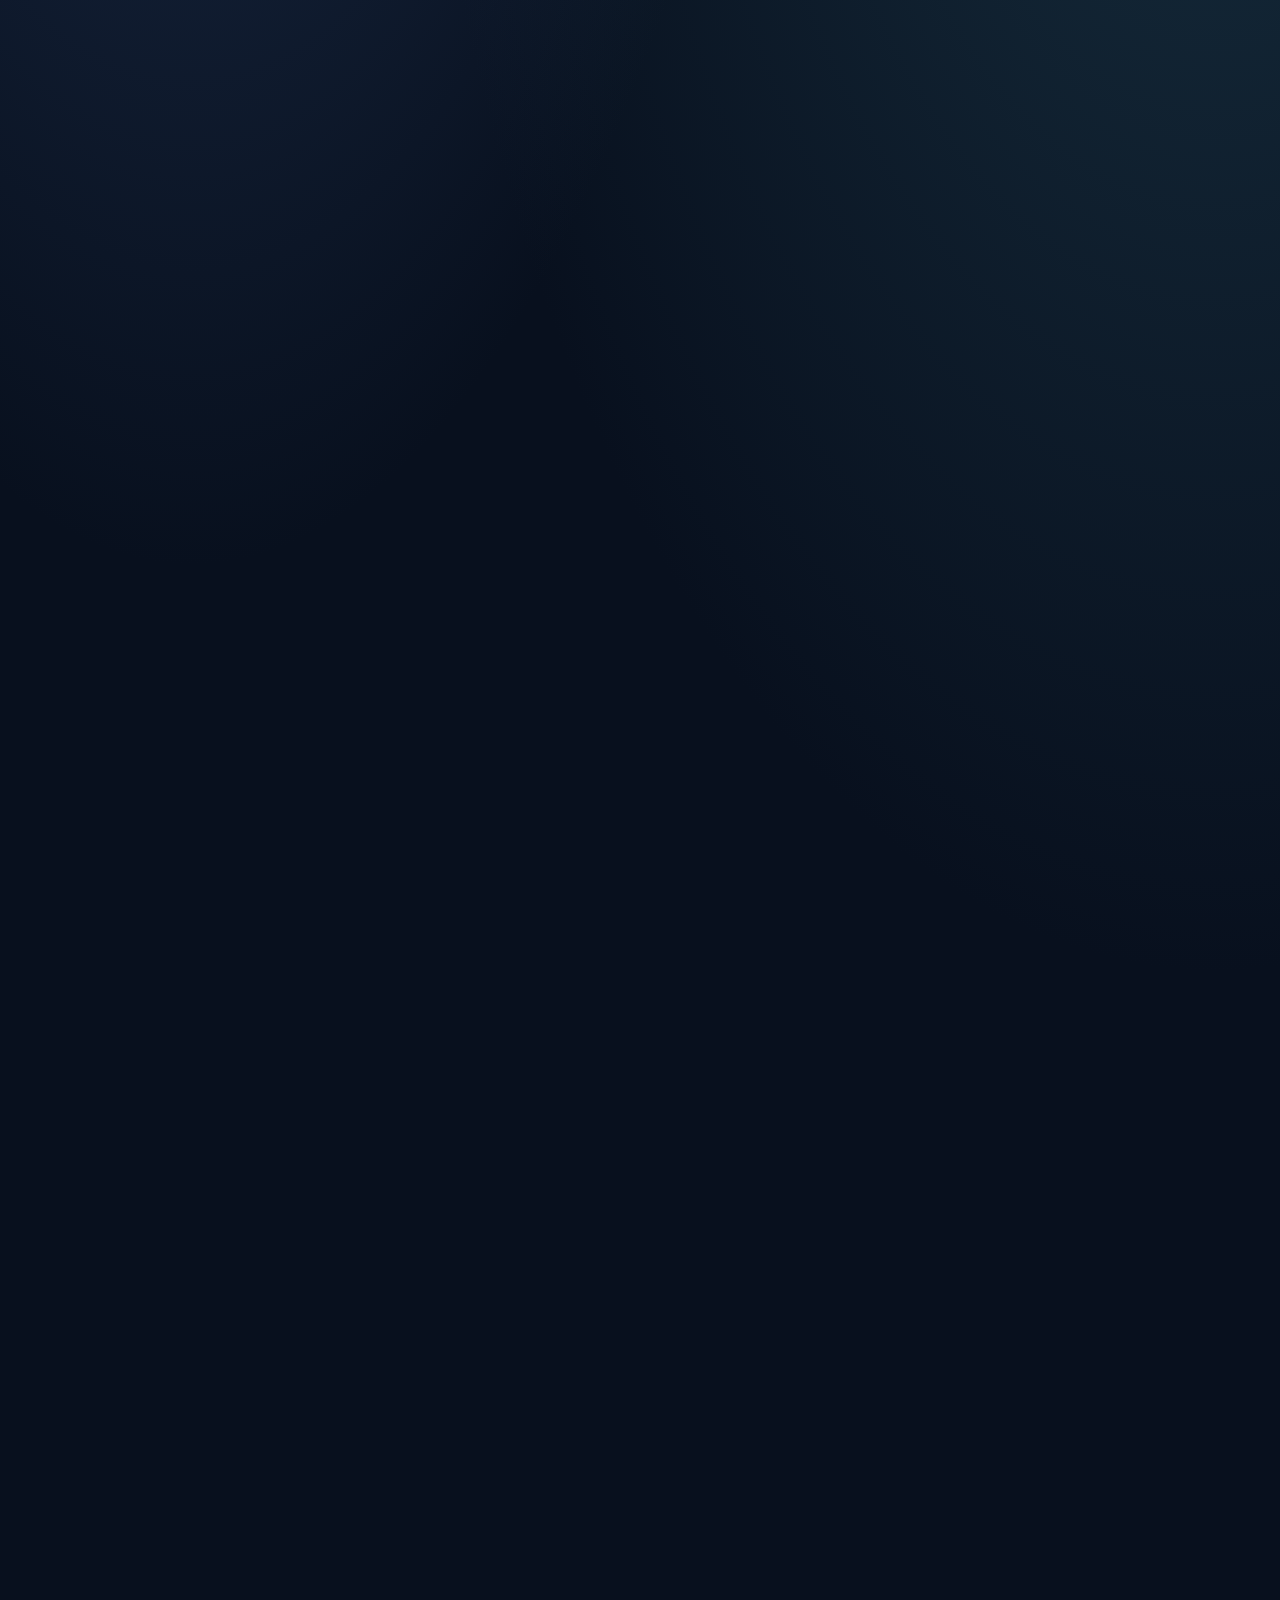
==== commit 63f4549b: "Correct landing page shared access copy for eighteen monotype runs" ====
--- a/index.html
+++ b/index.html
@@ -70,7 +70,7 @@
 #pokeGate button:disabled{opacity:.55;cursor:wait}
 #pokeGate .pga-error{color:#ffb1a6;font-size:13px;margin-top:11px;min-height:16px;line-height:1.3}
 #pokeGate .pga-footer{font-size:12px;color:#9fb0c9;margin-top:19px}
-</style><script src="./types.js"></script></head><body><div id="pokeGate" role="dialog" aria-modal="true" aria-labelledby="pgaTitle"><div class="pga-card"><div class="pga-eyebrow">🔥 🌿 💧 &nbsp; PokéLockes</div><h2 id="pgaTitle">Código de acceso</h2><p>Introduce el código compartido para acceder a las tres aventuras y poder guardar cambios.</p><form id="pgaForm" autocomplete="off"><label for="pgaInput">Código</label><input id="pgaInput" type="password" placeholder="Introduce el código" required autocomplete="off" maxlength="80"><button id="pgaButton" type="submit">Entrar a PokéLockes →</button><div id="pgaError" class="pga-error" aria-live="polite"></div></form><div class="pga-footer">La sesión se mantiene mientras tengas abierto el navegador. Sin cuentas de usuario.</div></div></div><main class="shell">
+</style><script src="./types.js"></script></head><body><div id="pokeGate" role="dialog" aria-modal="true" aria-labelledby="pgaTitle"><div class="pga-card"><div class="pga-eyebrow">🔥 🌿 💧 &nbsp; PokéLockes</div><h2 id="pgaTitle">Código de acceso</h2><p>Introduce el código compartido para acceder a las 18 aventuras y poder guardar cambios.</p><form id="pgaForm" autocomplete="off"><label for="pgaInput">Código</label><input id="pgaInput" type="password" placeholder="Introduce el código" required autocomplete="off" maxlength="80"><button id="pgaButton" type="submit">Entrar a PokéLockes →</button><div id="pgaError" class="pga-error" aria-live="polite"></div></form><div class="pga-footer">La sesión se mantiene mientras tengas abierto el navegador. Sin cuentas de usuario.</div></div></div><main class="shell">
 <header class="top"><div><div class="eyebrow">Pokémon Escarlata + DLC · 18 retos monotipo</div><h1>Poké<span>Lockes</span> ✦</h1><p class="lead">Una aventura para cada tipo. Captura Pokémon, registra combates, desbloquea logros y conserva tus recuerdos de Paldea, Noroteo y el Biodomo. Cada tipo mantiene su propio diario compartido.</p></div><div class="tools"><button class="btn" id="refresh" type="button">↻ Actualizar</button><button class="btn" id="logout" type="button">Cerrar sesión</button></div></header>
 <section class="totals" aria-label="Resumen de todas las runs">
 <div class="metric"><strong id="totalTypes">18</strong><small>Tipos disponibles</small></div>
